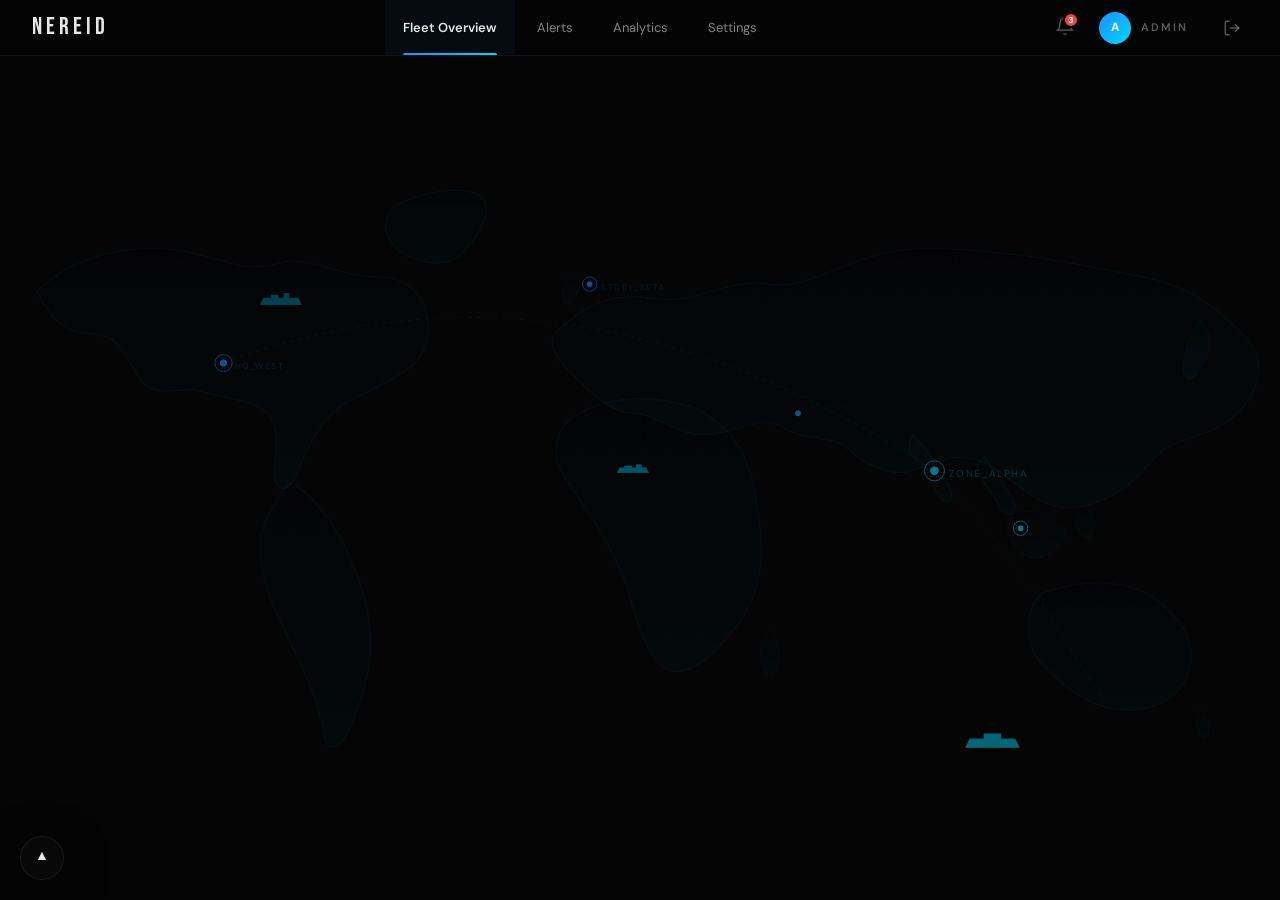
==== admin.html @ 9efb31d3 "Upload local workspace" ====
<!DOCTYPE html>
<html lang="en">
<head>
    <meta charset="UTF-8">
    <meta name="viewport" content="width=device-width, initial-scale=1.0">
    <title>NEREID — Admin Portal</title>
    <link rel="preconnect" href="https://fonts.googleapis.com">
    <link rel="preconnect" href="https://fonts.gstatic.com" crossorigin>
    <link href="https://fonts.googleapis.com/css2?family=Bebas+Neue&family=DM+Sans:ital,opsz,wght@0,9..40,100..1000;1,9..40,100..1000&display=swap" rel="stylesheet">
    <link rel="stylesheet" href="portal.css">
    <link rel="stylesheet" href="polish.css">
</head>
<body>

    <!-- ═══ Topbar Header ═══ -->
    <header class="topbar">
        
        <!-- Logo -->
        <a href="index.html" class="topbar-logo-text" title="Back to Home">NEREID</a>

        <!-- Navigation Links -->
        <nav class="topbar__nav">
            <button class="sidebar__link active" data-view="fleet" onclick="switchView('fleet')">
                <span class="sidebar__link-text">Fleet Overview</span>
            </button>
            <button class="sidebar__link" data-view="alerts" onclick="switchView('alerts')">
                <span class="sidebar__link-text">Alerts</span>
            </button>
            <button class="sidebar__link" data-view="analytics" onclick="switchView('analytics')">
                <span class="sidebar__link-text">Analytics</span>
            </button>
            <button class="sidebar__link" data-view="settings" onclick="switchView('settings')">
                <span class="sidebar__link-text">Settings</span>
            </button>
        </nav>

        <!-- Right Side Controls -->
        <div class="topbar__right">
            <button class="topbar__bell" id="topbar-bell" onclick="switchView('alerts')">
                <svg viewBox="0 0 24 24"><path d="M18 8A6 6 0 0 0 6 8c0 7-3 9-3 9h18s-3-2-3-9"/><path d="M13.73 21a2 2 0 0 1-3.46 0"/></svg>
                <span class="topbar__bell-badge" id="bell-badge">0</span>
            </button>
            <div class="topbar__user">
                <div class="topbar__avatar">A</div>
                <span class="topbar__user-label">ADMIN</span>
            </div>
            <!-- Logout Button -->
            <a href="login.html" class="topbar__logout" title="Logout">
                <svg viewBox="0 0 24 24" style="width: 18px; height: 18px; fill: none; stroke: currentColor; stroke-width: 1.8; vertical-align: middle;"><path d="M9 21H5a2 2 0 0 1-2-2V5a2 2 0 0 1 2-2h4"/><polyline points="16 17 21 12 16 7"/><line x1="21" y1="12" x2="9" y2="12"/></svg>
            </a>
        </div>
    </header>

    <!-- ═══ Main Content ═══ -->
    <main class="main-content">
        <div id="admin-content"></div>
    </main>

    <!-- Sailing Ships, High-Tech Map, and Holographic Globe Background Effect -->
    <div class="sailing-background">
        <!-- High-Tech Dotted/Vector World Map -->
        <svg class="background-map-svg" viewBox="0 0 1000 500" xmlns="http://www.w3.org/2000/svg">
            <defs>
                <pattern id="grid-pattern" width="20" height="20" patternUnits="userSpaceOnUse">
                    <path d="M 20 0 L 0 0 0 20" fill="none" stroke="rgba(0, 214, 255, 0.015)" stroke-width="0.5"/>
                    <circle cx="0" cy="0" r="0.8" fill="rgba(0, 214, 255, 0.05)"/>
                </pattern>
                <linearGradient id="map-grad" x1="0" y1="0" x2="0" y2="1">
                    <stop offset="0%" stop-color="rgba(30, 144, 255, 0.02)" />
                    <stop offset="100%" stop-color="rgba(0, 214, 255, 0.05)" />
                </linearGradient>
            </defs>
            
            <!-- Background Grid -->
            <rect width="1000" height="500" fill="url(#grid-pattern)" />
            
            <!-- Map Continents (Stylized Vector Paths) -->
            <g fill="url(#map-grad)" stroke="rgba(0, 214, 255, 0.08)" stroke-width="0.8">
                <!-- North America -->
                <path d="M 80,120 C 100,100 130,90 160,90 C 200,90 220,110 250,100 C 270,95 290,110 320,110 C 340,110 360,130 350,160 C 345,175 320,185 300,195 C 280,205 270,225 260,250 C 255,260 248,260 245,250 C 245,235 250,215 240,205 C 230,195 210,195 195,190 C 180,185 170,195 155,185 C 145,175 140,150 120,150 C 100,150 90,140 80,120 Z" />
                <!-- Greenland -->
                <path d="M 330,60 C 350,50 380,45 390,55 C 400,65 385,85 375,95 C 365,105 340,100 330,90 C 320,80 320,70 330,60 Z" />
                <!-- South America -->
                <path d="M 260,255 C 275,265 290,285 300,310 C 315,345 320,380 295,430 C 290,440 282,440 280,430 C 275,395 255,365 245,340 C 235,315 230,290 245,270 C 250,260 255,250 260,255 Z" />
                <!-- Africa -->
                <path d="M 450,210 C 470,195 500,190 535,200 C 560,210 575,230 580,260 C 585,290 590,320 570,350 C 555,370 540,385 525,385 C 510,385 500,360 495,340 C 485,300 460,270 445,245 C 440,235 440,220 450,210 Z" />
                <!-- Eurasia (Europe + Asia) -->
                <path d="M 440,150 C 460,130 480,120 510,125 C 540,130 560,110 590,115 C 620,120 650,90 700,90 C 750,90 800,100 850,110 C 880,115 900,130 920,150 C 940,170 930,195 910,210 C 890,225 870,220 855,240 C 840,260 810,275 790,270 C 770,265 760,250 740,240 C 720,230 705,240 690,245 C 675,250 655,240 645,230 C 635,220 615,225 600,215 C 585,205 565,220 545,220 C 525,220 510,205 495,205 C 480,205 465,190 455,180 C 445,170 435,160 440,150 Z" />
                <!-- Japan -->
                <path d="M 890,140 C 895,145 900,155 895,165 C 890,175 885,185 880,180 C 875,175 880,155 890,140 Z" stroke-width="0.5" />
                <!-- India / Indochina -->
                <path d="M 690,220 C 700,230 710,245 715,255 C 720,265 715,270 710,265 C 705,260 700,245 690,235 Q 685,230 690,220 Z" />
                <path d="M 740,235 C 745,245 755,255 760,265 C 765,275 755,280 750,270 C 745,260 735,250 735,240 Z" />
                <!-- Indonesia / Philippines -->
                <path d="M 760,275 C 770,270 785,275 795,285 C 800,295 780,310 770,305 C 760,300 750,285 760,275 Z" stroke-width="0.5" />
                <path d="M 810,270 C 815,275 820,285 815,290 C 810,295 800,285 805,275 Z" stroke-width="0.5" />
                <!-- Australia -->
                <path d="M 780,330 C 810,320 840,320 860,335 C 880,350 890,370 880,390 C 870,410 845,415 825,410 C 805,405 790,390 780,380 C 770,370 765,345 780,330 Z" />
                <!-- New Zealand -->
                <path d="M 890,410 C 895,415 898,425 895,430 C 892,435 885,425 888,415 Z" stroke-width="0.5" />
                <!-- United Kingdom & Ireland -->
                <path d="M 450,110 C 455,105 460,115 455,125 C 450,135 442,125 448,115 Z" stroke-width="0.5" />
                <!-- Madagascar -->
                <path d="M 590,355 C 595,360 600,375 595,385 C 590,395 580,380 585,365 Z" stroke-width="0.5" />
            </g>
            
            <!-- Pulse/Telemetry Nodes -->
            <g class="map-nodes">
                <circle cx="705" cy="245" r="3" fill="#00D6FF" class="node-pulse"/>
                <circle cx="705" cy="245" r="7" fill="none" stroke="#00D6FF" stroke-width="0.5" class="node-ring"/>
                <text x="715" y="249" fill="rgba(0, 214, 255, 0.4)" font-size="7" font-family="DM Sans" letter-spacing="1">ZONE_ALPHA</text>
                
                <circle cx="465" cy="115" r="2" fill="#1e90ff" class="node-pulse-slow"/>
                <circle cx="465" cy="115" r="5" fill="none" stroke="#1e90ff" stroke-width="0.5" class="node-ring-slow"/>
                <text x="473" y="119" fill="rgba(30, 144, 255, 0.3)" font-size="6" font-family="DM Sans" letter-spacing="1">STDBY_BETA</text>
                
                <circle cx="765" cy="285" r="2" fill="#00D6FF" class="node-pulse"/>
                <circle cx="765" cy="285" r="5" fill="none" stroke="#00D6FF" stroke-width="0.5" class="node-ring"/>
                
                <circle cx="610" cy="205" r="2" fill="#1e90ff" class="node-pulse-slow"/>
                
                <circle cx="210" cy="170" r="2.5" fill="#1e90ff" class="node-pulse-slow"/>
                <circle cx="210" cy="170" r="6" fill="none" stroke="#1e90ff" stroke-width="0.5" class="node-ring-slow"/>
                <text x="218" y="174" fill="rgba(30, 144, 255, 0.3)" font-size="6" font-family="DM Sans" letter-spacing="1">HQ_WEST</text>
            </g>

            <!-- Telemetry Paths -->
            <g stroke="rgba(0, 214, 255, 0.1)" stroke-width="0.6" fill="none" stroke-dasharray="3 3">
                <path d="M 210,170 Q 450,80 705,245" />
                <path d="M 465,115 Q 580,150 705,245" stroke="rgba(30, 144, 255, 0.08)" />
                <path d="M 705,245 Q 760,300 825,410" />
            </g>
        </svg>

        <!-- Floating, Multi-layered Holographic Spinning Globe -->

        <!-- Ship 1 (Left to Right, Middle Depth) -->
        <div class="sailing-ship sailing-ship--1" onclick="openShipPopover('NEREID-01')" title="NEREID-01 (Click to inspect)">
            <svg viewBox="0 0 64 24" fill="none" stroke="currentColor" stroke-width="1.2">
                <path d="M6 16 L58 16 L54 8 L10 8 Z" fill="currentColor"/>
                <rect x="20" y="4" width="8" height="4" fill="currentColor"/>
                <rect x="36" y="2" width="6" height="6" fill="currentColor"/>
            </svg>
        </div>
        <!-- Ship 2 (Right to Left, Background Depth) -->
        <div class="sailing-ship sailing-ship--2" onclick="openShipPopover('NEREID-02')" title="NEREID-02 (Click to inspect)">
            <svg viewBox="0 0 64 24" fill="none" stroke="currentColor" stroke-width="1.2">
                <path d="M6 16 L58 16 L54 8 L10 8 Z" fill="currentColor"/>
                <rect x="18" y="5" width="12" height="3" fill="currentColor"/>
                <rect x="38" y="3" width="8" height="5" fill="currentColor"/>
            </svg>
        </div>
        <!-- Ship 3 (Left to Right, Foreground Depth) -->
        <div class="sailing-ship sailing-ship--3" onclick="openShipPopover('NEREID-03')" title="NEREID-03 (Click to inspect)">
            <svg viewBox="0 0 64 24" fill="none" stroke="currentColor" stroke-width="1.2">
                <path d="M6 16 L58 16 L54 8 L10 8 Z" fill="currentColor"/>
                <rect x="24" y="3" width="16" height="5" fill="currentColor"/>
            </svg>
        </div>
    </div>

    <!-- Ship Inspector Modal Backing -->
    <div id="ship-popover-backdrop" class="ship-popover-backdrop" onclick="closeShipPopover()"></div>
    
    <!-- Ship Inspector Modal Card -->
    <div id="ship-popover" class="ship-popover" style="display: none;">
        <button class="ship-popover__close" onclick="closeShipPopover()">×</button>
        <div class="ship-popover__header">
            <h3 class="ship-popover__title">
                <span class="ship-popover__icon">🚢</span>
                <span id="popover-ship-id">NEREID-01</span>
            </h3>
            <span id="popover-ship-status" class="status-chip">ACTIVE</span>
        </div>
        <div class="ship-popover__divider"></div>
        <div class="ship-popover__metrics">
            <div class="popover-metric"><span class="popover-metric__icon">⚡</span><span>Solar: <strong id="popover-solar">--</strong> Wh</span></div>
            <div class="popover-metric"><span class="popover-metric__icon">🔋</span><span>Battery: <strong id="popover-battery">--</strong>%</span></div>
            <div class="popover-metric"><span class="popover-metric__icon">🦠</span><span>Microbe: <strong id="popover-microbe">--</strong>%</span></div>
            <div class="popover-metric"><span class="popover-metric__icon">💧</span><span>Purified: <strong id="popover-purified">--</strong>L</span></div>
            <div class="popover-metric"><span class="popover-metric__icon">🌤</span><span>Weather: <strong id="popover-weather">--</strong></span></div>
            <div class="popover-metric"><span class="popover-metric__icon">📍</span><span>Coverage: <strong id="popover-coverage">--</strong>%</span></div>
        </div>
        <div class="ship-popover__divider"></div>
        <div class="ship-popover__actions">
            <a id="popover-dashboard-link" href="#" class="ship-popover__btn">OPEN COMMAND DASHBOARD →</a>
        </div>
    </div>

    <!-- ═══ Scripts ═══ -->
    <script src="data.js"></script>
    <script src="alerts.js"></script>
    <script src="admin.js"></script>
    <script src="simulate.js"></script>

    <!-- Parallax mouse tracking & Interactive popover scripts -->
    <script>
        // Parallax and Spotlight card mouse tracking
        document.addEventListener('mousemove', function (e) {
            const x = (e.clientX - window.innerWidth / 2) / (window.innerWidth / 2);
            const y = (e.clientY - window.innerHeight / 2) / (window.innerHeight / 2);
            document.documentElement.style.setProperty('--map-parallax-x', (x * -18) + 'px');
            document.documentElement.style.setProperty('--map-parallax-y', (y * -18) + 'px');

            document.querySelectorAll('.card, .ship-popover').forEach(card => {
                const rect = card.getBoundingClientRect();
                const mouseX = e.clientX - rect.left;
                const mouseY = e.clientY - rect.top;
                card.style.setProperty('--mouse-x', mouseX + 'px');
                card.style.setProperty('--mouse-y', mouseY + 'px');
            });
        });

        // Ship popover logic
        let activePopoverShipId = null;

        function openShipPopover(shipId) {
            if (typeof window.setSelectedShip !== 'undefined') {
                window.setSelectedShip(shipId);
                
                // Scroll the newly rendered card into view smoothly
                setTimeout(() => {
                    const card = document.getElementById(`card-${shipId}`);
                    if (card) {
                        card.scrollIntoView({ behavior: 'smooth', block: 'center' });
                        card.classList.add('card-highlight-pulse');
                        setTimeout(() => {
                            card.classList.remove('card-highlight-pulse');
                        }, 2000);
                    }
                }, 150);
            }
        }

        function closeShipPopover() {
            activePopoverShipId = null;
            const backdrop = document.getElementById('ship-popover-backdrop');
            const popover = document.getElementById('ship-popover');
            
            backdrop.classList.remove('active');
            popover.classList.remove('active');
            
            setTimeout(() => {
                if (!activePopoverShipId) {
                    backdrop.style.display = 'none';
                    popover.style.display = 'none';
                }
            }, 300);
        }

        function updatePopoverData() {
            if (!activePopoverShipId) return;
            if (typeof getShipData === 'undefined') return;
            const ship = getShipData(activePopoverShipId);
            if (!ship) return;
            
            document.getElementById('popover-ship-id').textContent = ship.id;
            
            const statusEl = document.getElementById('popover-ship-status');
            statusEl.className = `status-chip status-chip--${ship.status}`;
            statusEl.innerHTML = `<span class="status-chip__dot"></span> ${ship.status.toUpperCase()}`;
            
            document.getElementById('popover-solar').textContent = ship.power.solarGenerated;
            document.getElementById('popover-battery').textContent = ship.power.batteryPercent;
            document.getElementById('popover-microbe').textContent = ship.bioremediation.microbeTankPercent;
            document.getElementById('popover-purified').textContent = Math.round(ship.bioremediation.waterPurified);
            document.getElementById('popover-weather').textContent = ship.weather.condition;
            document.getElementById('popover-coverage').textContent = Math.round(ship.patrol.coveragePercent);
            
            document.getElementById('popover-dashboard-link').href = `dashboard.html?ship=${ship.id}`;
        }

        // Live simulation sync for inspector modal
        window.addEventListener('nereid:update', function (e) {
            if (activePopoverShipId && e.detail && e.detail.ship === activePopoverShipId) {
                updatePopoverData();
            }
        });
    </script>
    <script src="polish.js"></script>
</body>
</html>
---- portal.css ----
﻿/* ═══════════════════════════════════════════════════════════════
   NEREID PORTAL — Complete Portal Styling System
   Inherits design tokens from the main NEREID site.
   Used by: login.html, admin.html, dashboard.html
   ═══════════════════════════════════════════════════════════════ */

/* ─── Reset & Tokens (self-contained for portal pages) ────── */
*, *::before, *::after { margin: 0; padding: 0; box-sizing: border-box; }

:root {
    --bg-primary: #050505;
    --bg-secondary: #0A0A0C;
    --bg-elevated: rgba(10, 10, 12, 0.6);
    --bg-card: rgba(10, 10, 12, 0.6);
    --text-heading: rgba(255, 255, 255, 0.9);
    --text-body: rgba(255, 255, 255, 0.6);
    --text-muted: rgba(255, 255, 255, 0.35);
    --accent-blue: #1e90ff;
    --accent-cyan: #00D6FF;
    --gradient-accent: linear-gradient(135deg, #1e90ff, #00D6FF);
    --gradient-accent-hover: linear-gradient(135deg, #3aa0ff, #33e0ff);
    --glass-bg: rgba(5, 5, 5, 0.65);
    --glass-border: rgba(255, 255, 255, 0.06);
    --color-warning: #F59E0B;
    --color-critical: #EF4444;
    --color-success: #10B981;
    --color-safe: #00D6FF;
    --font-display: 'Bebas Neue', 'Arial Black', sans-serif;
    --font-body: 'DM Sans', 'Segoe UI', sans-serif;
    --ease-out-expo: cubic-bezier(0.16, 1, 0.3, 1);
    --sidebar-width-collapsed: 64px;
    --sidebar-width-expanded: 240px;
    --topbar-height: 56px;
}

html { -webkit-font-smoothing: antialiased; -moz-osx-font-smoothing: grayscale; }
body { background: var(--bg-primary); color: var(--text-body); font-family: var(--font-body); font-size: 14px; line-height: 1.6; overflow-x: hidden; }
::selection { background: rgba(30, 144, 255, 0.3); color: white; }
a { color: inherit; text-decoration: none; }

/* ─── Custom Scrollbar ──────────────────────────────────────── */
::-webkit-scrollbar { width: 4px; }
::-webkit-scrollbar-track { background: transparent; }
::-webkit-scrollbar-thumb { background: rgba(30, 144, 255, 0.3); border-radius: 4px; }
::-webkit-scrollbar-thumb:hover { background: rgba(30, 144, 255, 0.5); }


/* ═══════════════════════════════════════════════════════════════
   LOGIN PAGE
   ═══════════════════════════════════════════════════════════════ */

.login-page {
    min-height: 100vh;
    display: flex;
    align-items: center;
    justify-content: center;
    position: relative;
    overflow: hidden;
}

.login-bg-glow {
    position: absolute;
    width: 600px;
    height: 600px;
    border-radius: 50%;
    filter: blur(120px);
    opacity: 0.15;
    animation: glowPulse 6s ease infinite;
    pointer-events: none;
}

.login-bg-glow--blue { background: #1e90ff; top: 20%; left: 30%; }
.login-bg-glow--cyan { background: #00D6FF; bottom: 20%; right: 30%; animation-delay: 3s; }

@keyframes glowPulse {
    0%, 100% { opacity: 0.1; transform: scale(1); }
    50% { opacity: 0.2; transform: scale(1.1); }
}

.login-card {
    position: relative;
    z-index: 10;
    width: 100%;
    max-width: 420px;
    padding: 48px 40px;
    background: var(--bg-card);
    backdrop-filter: blur(40px) saturate(180%);
    -webkit-backdrop-filter: blur(40px) saturate(180%);
    border: 1px solid var(--glass-border);
    border-radius: 24px;
    opacity: 0;
    transform: translateY(20px);
    animation: fadeInUp 0.8s var(--ease-out-expo) 0.2s forwards;
}

.login-card__logo {
    font-family: var(--font-display);
    font-size: 36px;
    letter-spacing: 6px;
    text-align: center;
    margin-bottom: 8px;
    background: var(--gradient-accent);
    -webkit-background-clip: text;
    background-clip: text;
    -webkit-text-fill-color: transparent;
}

.login-card__role {
    text-align: center;
    margin-bottom: 32px;
}

.role-badge {
    display: inline-flex;
    align-items: center;
    gap: 6px;
    font-size: 10px;
    font-weight: 600;
    letter-spacing: 2.5px;
    text-transform: uppercase;
    color: var(--accent-cyan);
    padding: 6px 16px;
    border: 1px solid rgba(0, 214, 255, 0.2);
    border-radius: 100px;
    background: rgba(0, 214, 255, 0.04);
}

.role-badge__dot {
    width: 5px;
    height: 5px;
    border-radius: 50%;
    background: var(--accent-cyan);
    animation: pulseDot 2s ease infinite;
}

@keyframes pulseDot {
    0%, 100% { opacity: 1; }
    50% { opacity: 0.4; }
}

.login-form { display: flex; flex-direction: column; gap: 16px; }

.form-group { position: relative; }

.form-group label {
    display: block;
    font-size: 11px;
    font-weight: 500;
    letter-spacing: 1.5px;
    text-transform: uppercase;
    color: var(--text-muted);
    margin-bottom: 8px;
}

.form-input {
    width: 100%;
    padding: 14px 16px;
    background: var(--bg-secondary);
    border: 1px solid rgba(255, 255, 255, 0.08);
    border-radius: 12px;
    color: var(--text-body);
    font-family: var(--font-body);
    font-size: 15px;
    outline: none;
    transition: border-color 0.3s ease, box-shadow 0.3s ease;
}

.form-input::placeholder { color: var(--text-muted); }
.form-input:focus {
    border-color: var(--accent-blue);
    box-shadow: 0 0 0 3px rgba(30, 144, 255, 0.15), 0 0 20px rgba(30, 144, 255, 0.1);
}

.form-input.error {
    border-color: var(--color-critical);
    box-shadow: 0 0 0 3px rgba(239, 68, 68, 0.15);
    animation: inputShake 0.5s ease;
}

@keyframes inputShake {
    0%, 100% { transform: translateX(0); }
    15% { transform: translateX(-6px); }
    30% { transform: translateX(5px); }
    45% { transform: translateX(-4px); }
    60% { transform: translateX(3px); }
    75% { transform: translateX(-2px); }
}

.login-error {
    font-size: 13px;
    color: var(--color-critical);
    text-align: center;
    padding: 10px;
    background: rgba(239, 68, 68, 0.06);
    border-radius: 8px;
    display: none;
}

.login-error.visible { display: block; animation: fadeInUp 0.3s ease; }

.login-btn {
    width: 100%;
    padding: 16px;
    border: none;
    border-radius: 12px;
    background: var(--gradient-accent);
    color: white;
    font-family: var(--font-body);
    font-size: 15px;
    font-weight: 600;
    letter-spacing: 0.5px;
    cursor: pointer;
    transition: all 0.3s ease;
    margin-top: 8px;
    position: relative;
    overflow: hidden;
}

.login-btn:hover { transform: translateY(-2px); box-shadow: 0 0 30px rgba(30, 144, 255, 0.3); }
.login-btn:active { transform: translateY(0); }

.login-back {
    display: block;
    text-align: center;
    margin-top: 24px;
    font-size: 13px;
    color: var(--text-muted);
    transition: color 0.3s ease;
}

.login-back:hover { color: var(--text-body); }


/* ═══════════════════════════════════════════════════════════════
   PORTAL LAYOUT — Sidebar + Topbar + Content
   ═══════════════════════════════════════════════════════════════ */

.portal-layout {
    display: flex;
    min-height: 100vh;
}

/* ─── Sidebar ───────────────────────────────────────────────── */
.sidebar {
    display: none; /* Sidebar removed in favor of top navigation header */
}

.sidebar:hover { width: var(--sidebar-width-expanded); }

.sidebar__logo {
    height: var(--topbar-height);
    display: flex;
    align-items: center;
    padding: 0 16px;
    border-bottom: 1px solid var(--glass-border);
    gap: 12px;
    flex-shrink: 0;
}

.sidebar__logo-icon {
    width: 32px;
    height: 32px;
    min-width: 32px;
    border-radius: 8px;
    background: var(--gradient-accent);
    display: flex;
    align-items: center;
    justify-content: center;
    font-family: var(--font-display);
    font-size: 14px;
    color: white;
    letter-spacing: 1px;
}

.sidebar__logo-text {
    font-family: var(--font-display);
    font-size: 18px;
    letter-spacing: 4px;
    color: var(--text-heading);
    white-space: nowrap;
    opacity: 0;
    transition: opacity 0.2s ease 0.1s;
}

.sidebar:hover .sidebar__logo-text { opacity: 1; }

.sidebar__nav {
    flex: 1;
    padding: 12px 0;
    display: flex;
    flex-direction: column;
    gap: 4px;
}

.sidebar__link {
    display: flex;
    align-items: center;
    padding: 0 18px;
    height: 100%;
    color: rgba(255, 255, 255, 0.5); /* Improved default legibility */
    transition: color 0.2s ease, background-color 0.2s ease, font-weight 0.2s ease;
    cursor: pointer;
    border: none;
    background: none;
    font-family: var(--font-body);
    font-size: 13px;
    white-space: nowrap;
    position: relative;
}

/* Horizontal active underline indicator */
.sidebar__link::before {
    content: '';
    position: absolute;
    bottom: 0;
    left: 18px;
    right: 18px;
    height: 2px;
    width: auto;
    transform: none;
    background: var(--gradient-accent);
    border-radius: 2px 2px 0 0;
    opacity: 0;
    transition: opacity 0.2s ease, height 0.2s ease;
    z-index: 2;
}

.sidebar__link:hover { 
    color: var(--text-heading); 
    background: rgba(255, 255, 255, 0.03); 
}

.sidebar__link.active { 
    color: var(--text-heading); 
    background: rgba(30, 144, 255, 0.05); /* Subtle active horizontal highlight */
    font-weight: 600; /* Bolder font weight for active tab */
}
.sidebar__link.active::before { 
    opacity: 1; 
    height: 2px; 
}

.sidebar__link-icon {
    width: 22px;
    min-width: 22px;
    height: 22px;
    display: flex;
    align-items: center;
    justify-content: center;
}

.sidebar__link-icon svg { width: 18px; height: 18px; stroke: currentColor; fill: none; stroke-width: 1.5; }

.sidebar__link-text {
    opacity: 1 !important; /* Keep horizontal text fully visible */
}

.sidebar__spacer { flex: 1; }

.sidebar__bottom {
    padding: 12px 0;
    border-top: 1px solid var(--glass-border);
}

/* ─── Topbar ────────────────────────────────────────────────── */
.topbar {
    position: fixed;
    top: 0;
    left: 0; /* Expanded full-width */
    right: 0;
    height: var(--topbar-height);
    background: var(--glass-bg);
    backdrop-filter: blur(40px) saturate(180%);
    -webkit-backdrop-filter: blur(40px) saturate(180%);
    border-bottom: 1px solid var(--glass-border);
    z-index: 90;
    display: flex;
    align-items: center;
    justify-content: space-between;
    padding: 0 32px; /* Slightly wider padding */
}

/* Topbar Logo alignment */
.topbar__logo {
    display: flex;
    align-items: center;
    gap: 12px;
    flex-shrink: 0;
}

/* Topbar Nav container */
.topbar__nav {
    display: flex;
    align-items: center;
    height: 100%;
    gap: 4px;
}

/* Logout icon styling */
.topbar__logout {
    display: inline-flex;
    align-items: center;
    justify-content: center;
    width: 32px;
    height: 32px;
    border-radius: 6px;
    color: var(--text-muted);
    transition: all 0.2s ease;
    cursor: pointer;
    margin-left: 8px;
}

.topbar__logout:hover {
    color: var(--color-critical);
    background: rgba(239, 68, 68, 0.08);
}

.topbar__title {
    font-family: var(--font-display);
    font-size: 20px;
    letter-spacing: 3px;
    background: var(--gradient-accent);
    -webkit-background-clip: text;
    background-clip: text;
    -webkit-text-fill-color: transparent;
}

.topbar__right {
    display: flex;
    align-items: center;
    gap: 20px;
}

.topbar__bell {
    position: relative;
    cursor: pointer;
    color: var(--text-muted);
    transition: color 0.2s ease;
    background: none;
    border: none;
    padding: 4px;
}

.topbar__bell:hover { color: var(--text-heading); }

.topbar__bell svg { width: 20px; height: 20px; stroke: currentColor; fill: none; stroke-width: 1.5; }

.topbar__bell-badge {
    position: absolute;
    top: 0;
    right: 0;
    width: 16px;
    height: 16px;
    border-radius: 50%;
    background: var(--color-critical);
    color: white;
    font-size: 9px;
    font-weight: 700;
    display: flex;
    align-items: center;
    justify-content: center;
    border: 2px solid var(--bg-primary);
}

.topbar__user {
    display: flex;
    align-items: center;
    gap: 10px;
}

.topbar__avatar {
    width: 32px;
    height: 32px;
    border-radius: 50%;
    background: var(--gradient-accent);
    display: flex;
    align-items: center;
    justify-content: center;
    font-size: 12px;
    font-weight: 700;
    color: white;
}

.topbar__user-label {
    font-size: 11px;
    font-weight: 600;
    letter-spacing: 2px;
    text-transform: uppercase;
    color: var(--text-muted);
}

.topbar__ship-status {
    display: flex;
    align-items: center;
    gap: 8px;
}

.topbar__ship-name {
    font-family: var(--font-display);
    font-size: 20px;
    letter-spacing: 3px;
    background: var(--gradient-accent);
    -webkit-background-clip: text;
    background-clip: text;
    -webkit-text-fill-color: transparent;
}

/* ─── Status Chips ──────────────────────────────────────────── */
.status-chip {
    display: inline-flex;
    align-items: center;
    gap: 6px;
    font-size: 10px;
    font-weight: 600;
    letter-spacing: 2px;
    text-transform: uppercase;
    padding: 4px 12px;
    border-radius: 100px;
}

.status-chip__dot {
    width: 6px;
    height: 6px;
    border-radius: 50%;
    animation: pulseDot 2s ease infinite;
}

.status-chip--active { color: var(--accent-cyan); background: rgba(0, 214, 255, 0.08); border: 1px solid rgba(0, 214, 255, 0.2); }
.status-chip--active .status-chip__dot { background: var(--accent-cyan); box-shadow: 0 0 8px var(--accent-cyan); }

.status-chip--returning { color: var(--color-warning); background: rgba(245, 158, 11, 0.08); border: 1px solid rgba(245, 158, 11, 0.2); }
.status-chip--returning .status-chip__dot { background: var(--color-warning); box-shadow: 0 0 8px var(--color-warning); }

.status-chip--docked { color: var(--text-muted); background: rgba(255, 255, 255, 0.04); border: 1px solid rgba(255, 255, 255, 0.08); }
.status-chip--docked .status-chip__dot { background: rgba(255, 255, 255, 0.4); animation: none; }

.status-chip--alert { color: var(--color-critical); background: rgba(239, 68, 68, 0.08); border: 1px solid rgba(239, 68, 68, 0.2); }
.status-chip--alert .status-chip__dot { background: var(--color-critical); box-shadow: 0 0 8px var(--color-critical); }

/* ─── Main Content Area ─────────────────────────────────────── */
.main-content {
    margin-left: 0; /* Sidebar margin removed */
    margin-top: var(--topbar-height);
    padding: 32px 24px;
    min-height: calc(100vh - var(--topbar-height));
    max-width: 1400px; /* Centered content for wide screens */
    margin-left: auto;
    margin-right: auto;
    position: relative; /* Stacking context */
    z-index: 2;
    pointer-events: none; /* Let clicks pass through to background map/ships */
}


/* ═══════════════════════════════════════════════════════════════
   CARDS & PANELS
   ═══════════════════════════════════════════════════════════════ */

.card {
    background: var(--bg-card);
    backdrop-filter: blur(20px);
    -webkit-backdrop-filter: blur(20px);
    border: 1px solid var(--glass-border);
    border-radius: 20px;
    padding: 24px;
    transition: transform 0.3s var(--ease-out-expo), box-shadow 0.3s var(--ease-out-expo), border-color 0.3s ease;
    opacity: 0;
    transform: translateY(16px);
    animation: panelFadeIn 0.6s var(--ease-out-expo) forwards;
    position: relative;
    overflow: hidden;
    pointer-events: auto; /* Capture clicks on card elements */
}

/* Card and Popover Cursor Spotlight glow effect */
.card::before, .ship-popover::before {
    content: '';
    position: absolute;
    inset: 0;
    background: radial-gradient(
        300px circle at var(--mouse-x, 0px) var(--mouse-y, 0px),
        rgba(0, 214, 255, 0.05),
        transparent 80%
    );
    opacity: 0;
    transition: opacity 0.5s var(--ease-out-expo);
    pointer-events: none;
    z-index: 0;
}

.card::after, .ship-popover::after {
    content: '';
    position: absolute;
    inset: 0px; /* Aligns perfectly with border boundary */
    border: 1px solid transparent;
    border-radius: inherit;
    background: radial-gradient(
        200px circle at var(--mouse-x, 0px) var(--mouse-y, 0px),
        rgba(0, 214, 255, 0.32),
        transparent 70%
    ) border-box;
    -webkit-mask: linear-gradient(#fff 0 0) padding-box, linear-gradient(#fff 0 0);
    mask: linear-gradient(#fff 0 0) padding-box, linear-gradient(#fff 0 0);
    -webkit-mask-composite: destination-out;
    mask-composite: exclude;
    opacity: 0;
    transition: opacity 0.5s var(--ease-out-expo);
    pointer-events: none;
    z-index: 1;
}

.card:hover::before, .card:hover::after,
.ship-popover:hover::before, .ship-popover:hover::after {
    opacity: 1;
}

/* Ensure all child content of cards stays layered on top of spotlight pseudo-elements */
.card > *, .ship-popover > * {
    position: relative;
    z-index: 2;
}

.card:hover { transform: translateY(-4px); box-shadow: 0 8px 40px rgba(0, 0, 0, 0.4), 0 0 30px rgba(30, 144, 255, 0.05); }

/* Staggered card entrance */
.card:nth-child(1) { animation-delay: 0.1s; }
.card:nth-child(2) { animation-delay: 0.2s; }
.card:nth-child(3) { animation-delay: 0.3s; }
.card:nth-child(4) { animation-delay: 0.4s; }
.card:nth-child(5) { animation-delay: 0.5s; }
.card:nth-child(6) { animation-delay: 0.6s; }

@keyframes panelFadeIn {
    to { opacity: 1; transform: translateY(0); }
}

.card__title {
    font-family: var(--font-display);
    font-size: 20px;
    letter-spacing: 2px;
    background: var(--gradient-accent);
    -webkit-background-clip: text;
    background-clip: text;
    -webkit-text-fill-color: transparent;
    margin-bottom: 20px;
}

.card__title--sm { font-size: 16px; margin-bottom: 16px; }


/* ═══════════════════════════════════════════════════════════════
   ADMIN — FLEET GRID
   ═══════════════════════════════════════════════════════════════ */

.fleet-grid {
    display: grid;
    grid-template-columns: repeat(auto-fill, minmax(340px, 1fr));
    gap: 20px;
}

.ship-card { cursor: default; }

.ship-card__header {
    display: flex;
    align-items: center;
    justify-content: space-between;
    margin-bottom: 4px;
}

.ship-card__name {
    font-family: var(--font-display);
    font-size: 22px;
    letter-spacing: 2px;
    color: var(--text-heading);
    display: flex;
    align-items: center;
    gap: 10px;
}

.ship-card__name-icon { font-size: 18px; }

.ship-card__location {
    font-size: 12px;
    color: var(--text-muted);
    margin-bottom: 16px;
}

.ship-card__divider {
    height: 1px;
    background: var(--glass-border);
    margin: 12px 0;
}

.ship-card__metrics {
    display: grid;
    grid-template-columns: 1fr 1fr;
    gap: 10px;
    margin: 16px 0;
}

.ship-metric {
    display: flex;
    align-items: center;
    gap: 8px;
    font-size: 13px;
    color: var(--text-body);
}

.ship-metric__icon { font-size: 14px; min-width: 18px; text-align: center; }
.ship-metric__label { color: var(--text-muted); }
.ship-metric__value { color: var(--text-heading); font-weight: 500; }

.ship-card__footer {
    display: flex;
    align-items: center;
    justify-content: space-between;
    margin-top: 16px;
}

.ship-card__btn {
    font-family: var(--font-body);
    font-size: 12px;
    font-weight: 500;
    letter-spacing: 0.5px;
    padding: 8px 20px;
    border-radius: 100px;
    border: none;
    cursor: pointer;
    transition: all 0.3s ease;
}

.ship-card__btn--primary {
    background: var(--gradient-accent);
    color: white;
}

.ship-card__btn--primary:hover { box-shadow: 0 0 20px rgba(30, 144, 255, 0.3); transform: translateY(-1px); }

.ship-card__alert-badge {
    display: flex;
    align-items: center;
    gap: 4px;
    font-size: 12px;
    color: var(--color-warning);
}

/* Card border glows by status */
.ship-card--active:hover { box-shadow: 0 0 30px rgba(0, 214, 255, 0.1); }
.ship-card--returning { border-color: rgba(245, 158, 11, 0.2); }
.ship-card--returning:hover { box-shadow: 0 0 30px rgba(245, 158, 11, 0.1); }
.ship-card--alert { border-color: rgba(239, 68, 68, 0.2); }
.ship-card--alert:hover { box-shadow: 0 0 30px rgba(239, 68, 68, 0.1); }
.ship-card--docked { opacity: 0.7; }
.ship-card--docked:hover { opacity: 1; }


/* ═══════════════════════════════════════════════════════════════
   ADMIN — GLOBAL ALERTS
   ═══════════════════════════════════════════════════════════════ */

.alerts-table { width: 100%; }

.alert-row {
    display: flex;
    align-items: center;
    gap: 16px;
    padding: 14px 16px;
    border-bottom: 1px solid var(--glass-border);
    transition: background 0.2s ease;
}

.alert-row:hover { background: rgba(255, 255, 255, 0.02); }
.alert-row.acknowledged { opacity: 0.5; }

.alert-severity {
    font-size: 9px;
    font-weight: 700;
    letter-spacing: 1.5px;
    text-transform: uppercase;
    padding: 4px 10px;
    border-radius: 4px;
    min-width: 72px;
    text-align: center;
}

.alert-severity--critical { background: rgba(239, 68, 68, 0.15); color: var(--color-critical); }
.alert-severity--warning { background: rgba(245, 158, 11, 0.15); color: var(--color-warning); }
.alert-severity--info { background: rgba(0, 214, 255, 0.1); color: var(--accent-cyan); }

.alert-ship { font-size: 12px; font-weight: 600; color: var(--text-heading); min-width: 90px; font-family: var(--font-display); letter-spacing: 1px; }
.alert-msg { flex: 1; font-size: 13px; color: var(--text-body); }
.alert-time { font-size: 12px; color: var(--text-muted); min-width: 80px; text-align: right; }

.alert-ack-btn {
    font-size: 11px;
    padding: 4px 12px;
    border-radius: 6px;
    border: 1px solid rgba(255, 255, 255, 0.1);
    background: transparent;
    color: var(--text-muted);
    cursor: pointer;
    transition: all 0.2s ease;
    font-family: var(--font-body);
}

.alert-ack-btn:hover { border-color: var(--accent-cyan); color: var(--accent-cyan); }


/* ═══════════════════════════════════════════════════════════════
   DASHBOARD — GRID LAYOUT
   ═══════════════════════════════════════════════════════════════ */

.dashboard-grid {
    display: grid;
    grid-template-columns: repeat(12, 1fr);
    gap: 20px;
}

.panel-power      { grid-column: 1 / -1; }
.panel-patrol     { grid-column: 1 / 9; }
.panel-bio        { grid-column: 9 / -1; }
.panel-filter     { grid-column: 1 / 7; }
.panel-weather    { grid-column: 7 / -1; }
.panel-activity   { grid-column: 1 / -1; }


/* ═══════════════════════════════════════════════════════════════
   DASHBOARD — POWER PANEL
   ═══════════════════════════════════════════════════════════════ */

.power-layout {
    display: flex;
    gap: 24px;
}

.power-left { flex: 0 0 60%; }
.power-right { flex: 1; }

.power-metrics {
    display: flex;
    gap: 20px;
    margin-bottom: 20px;
}

.power-metric {
    flex: 1;
    padding: 16px;
    background: rgba(255, 255, 255, 0.02);
    border: 1px solid var(--glass-border);
    border-radius: 12px;
}

.power-metric__icon { font-size: 16px; margin-bottom: 4px; }
.power-metric__label { font-size: 10px; letter-spacing: 1.5px; text-transform: uppercase; color: var(--text-muted); margin-bottom: 4px; }

.power-metric__value {
    font-family: var(--font-display);
    font-size: 36px;
    letter-spacing: 1px;
    color: var(--text-heading);
}

.power-metric__unit { font-size: 16px; color: var(--text-muted); margin-left: 2px; }

.power-bar { width: 100%; height: 6px; background: rgba(255, 255, 255, 0.06); border-radius: 3px; margin-top: 8px; overflow: hidden; }
.power-bar__fill { height: 100%; border-radius: 3px; transition: width 1.2s var(--ease-out-expo); }
.power-bar__fill--solar { background: var(--gradient-accent); }
.power-bar__fill--consumption { background: linear-gradient(135deg, var(--color-warning), #fb923c); }

.power-surplus {
    display: inline-flex;
    align-items: center;
    gap: 6px;
    font-size: 14px;
    font-weight: 600;
    margin: 16px 0;
    padding: 6px 14px;
    border-radius: 8px;
}

.power-surplus--positive { color: var(--accent-cyan); background: rgba(0, 214, 255, 0.06); }
.power-surplus--negative { color: var(--color-critical); background: rgba(239, 68, 68, 0.06); }

/* Sparkline chart */
.sparkline-chart { width: 100%; height: 120px; margin-top: 8px; }
.sparkline-chart svg { width: 100%; height: 100%; }

/* Power Alert Tiers */
.power-tiers {
    margin-bottom: 20px;
}

.tier-indicator {
    display: flex;
    flex-direction: column;
    gap: 4px;
}

.tier-step {
    display: flex;
    align-items: center;
    gap: 12px;
    padding: 10px 14px;
    border-radius: 10px;
    border: 1px solid transparent;
    transition: all 0.4s ease;
}

.tier-step.active--tier1 { border-color: rgba(16, 185, 129, 0.3); background: rgba(16, 185, 129, 0.04); }
.tier-step.active--tier2 { border-color: rgba(245, 158, 11, 0.3); background: rgba(245, 158, 11, 0.04); animation: pulseAmber 2s ease infinite; }
.tier-step.active--tier3 { border-color: rgba(239, 68, 68, 0.3); background: rgba(239, 68, 68, 0.04); animation: pulseRed 2s ease infinite; }

@keyframes pulseAmber { 0%, 100% { box-shadow: 0 0 0 rgba(245, 158, 11, 0); } 50% { box-shadow: 0 0 20px rgba(245, 158, 11, 0.1); } }
@keyframes pulseRed { 0%, 100% { box-shadow: 0 0 0 rgba(239, 68, 68, 0); } 50% { box-shadow: 0 0 20px rgba(239, 68, 68, 0.15); } }

.tier-dot {
    width: 10px;
    height: 10px;
    min-width: 10px;
    border-radius: 50%;
    border: 2px solid var(--text-muted);
    transition: all 0.3s ease;
}

.tier-dot.active--tier1 { background: var(--color-success); border-color: var(--color-success); box-shadow: 0 0 10px var(--color-success); }
.tier-dot.active--tier2 { background: var(--color-warning); border-color: var(--color-warning); box-shadow: 0 0 10px var(--color-warning); }
.tier-dot.active--tier3 { background: var(--color-critical); border-color: var(--color-critical); box-shadow: 0 0 10px var(--color-critical); }

.tier-label { font-size: 12px; font-weight: 500; color: var(--text-muted); }
.tier-desc { font-size: 11px; color: var(--text-muted); margin-top: 2px; }

.tier-active-msg {
    font-size: 13px;
    color: var(--text-body);
    padding: 12px 14px;
    background: rgba(255, 255, 255, 0.02);
    border-radius: 8px;
    margin-top: 12px;
    border-left: 3px solid var(--color-success);
    transition: border-color 0.3s ease;
}

.tier-active-msg--warning { border-left-color: var(--color-warning); }
.tier-active-msg--critical { border-left-color: var(--color-critical); }

.owner-notified-chip {
    display: inline-flex;
    align-items: center;
    gap: 6px;
    font-size: 11px;
    font-weight: 500;
    padding: 4px 12px;
    border-radius: 100px;
    background: rgba(16, 185, 129, 0.1);
    color: var(--color-success);
    margin-top: 8px;
}

/* Battery mode toggle */
.toggle-row { display: flex; align-items: center; justify-content: space-between; margin-top: 12px; }
.toggle-label { font-size: 12px; color: var(--text-body); }

.toggle {
    width: 40px;
    height: 22px;
    border-radius: 11px;
    background: rgba(255, 255, 255, 0.1);
    position: relative;
    cursor: pointer;
    transition: background 0.3s ease;
    border: none;
    padding: 0;
}

.toggle.on { background: rgba(30, 144, 255, 0.4); }

.toggle__knob {
    width: 18px;
    height: 18px;
    border-radius: 50%;
    background: white;
    position: absolute;
    top: 2px;
    left: 2px;
    transition: transform 0.3s var(--ease-out-expo);
}

.toggle.on .toggle__knob { transform: translateX(18px); }

/* Auto-return progress arc */
.auto-return-display {
    text-align: center;
    padding: 16px;
    margin-top: 12px;
    border-radius: 12px;
    border: 1px solid rgba(239, 68, 68, 0.2);
    animation: pulseRed 2s ease infinite;
}

.auto-return-display__title {
    font-size: 11px;
    letter-spacing: 2px;
    text-transform: uppercase;
    color: var(--color-critical);
    margin-bottom: 8px;
}

.auto-return-display__eta {
    font-family: var(--font-display);
    font-size: 28px;
    letter-spacing: 2px;
    color: var(--text-heading);
}


/* ═══════════════════════════════════════════════════════════════
   DASHBOARD — PATROL PANEL
   ═══════════════════════════════════════════════════════════════ */

.zone-grid {
    display: grid;
    grid-template-columns: repeat(10, 1fr);
    gap: 3px;
    margin-bottom: 16px;
}

.zone-cell {
    aspect-ratio: 1;
    border-radius: 4px;
    border: 1px solid rgba(255, 255, 255, 0.06);
    background: rgba(255, 255, 255, 0.02);
    cursor: pointer;
    transition: all 0.2s ease;
}

.zone-cell:hover { border-color: rgba(30, 144, 255, 0.3); }
.zone-cell.assigned { background: rgba(0, 214, 255, 0.12); border-color: rgba(0, 214, 255, 0.25); }
.zone-cell.covered { background: rgba(0, 214, 255, 0.25); border-color: rgba(0, 214, 255, 0.4); }
.zone-cell.no-go { background: rgba(239, 68, 68, 0.15); border-color: rgba(239, 68, 68, 0.3); }

.zone-controls {
    display: flex;
    gap: 8px;
    margin-bottom: 20px;
}

.zone-btn {
    font-family: var(--font-body);
    font-size: 11px;
    font-weight: 500;
    letter-spacing: 0.5px;
    padding: 6px 14px;
    border-radius: 8px;
    border: 1px solid rgba(255, 255, 255, 0.1);
    background: transparent;
    color: var(--text-muted);
    cursor: pointer;
    transition: all 0.2s ease;
}

.zone-btn:hover { border-color: var(--accent-blue); color: var(--accent-blue); }
.zone-btn.active { background: rgba(30, 144, 255, 0.1); border-color: var(--accent-blue); color: var(--accent-blue); }

/* Patrol params */
.patrol-params { display: flex; flex-direction: column; gap: 14px; margin-bottom: 20px; }

.param-row { display: flex; align-items: center; justify-content: space-between; gap: 12px; }
.param-label { font-size: 12px; color: var(--text-muted); min-width: 90px; }

.param-slider {
    flex: 1;
    -webkit-appearance: none;
    appearance: none;
    height: 4px;
    border-radius: 2px;
    background: rgba(255, 255, 255, 0.08);
    outline: none;
}

.param-slider::-webkit-slider-thumb {
    -webkit-appearance: none;
    appearance: none;
    width: 14px;
    height: 14px;
    border-radius: 50%;
    background: var(--accent-cyan);
    cursor: pointer;
    box-shadow: 0 0 8px rgba(0, 214, 255, 0.4);
}

.param-value { font-size: 13px; font-weight: 600; color: var(--text-heading); min-width: 55px; text-align: right; }

.param-select {
    flex: 1;
    padding: 6px 12px;
    background: var(--bg-secondary);
    border: 1px solid rgba(255, 255, 255, 0.08);
    border-radius: 8px;
    color: var(--text-body);
    font-family: var(--font-body);
    font-size: 13px;
    outline: none;
}

.param-select option { background: var(--bg-secondary); }

/* Coverage ring */
.coverage-ring-container { display: flex; flex-direction: column; align-items: center; padding: 16px 0; }

.coverage-ring { width: 140px; height: 140px; position: relative; }

.coverage-ring svg { width: 100%; height: 100%; transform: rotate(-90deg); }

.coverage-ring circle {
    fill: none;
    stroke-width: 8;
    stroke-linecap: round;
}

.coverage-ring__bg { stroke: rgba(255, 255, 255, 0.06); }

.coverage-ring__fill {
    stroke: url(#coverageGradient);
    transition: stroke-dashoffset 1.2s var(--ease-out-expo);
}

.coverage-ring__text {
    position: absolute;
    top: 50%;
    left: 50%;
    transform: translate(-50%, -50%);
    text-align: center;
}

.coverage-ring__percent {
    font-family: var(--font-display);
    font-size: 40px;
    letter-spacing: 1px;
    color: var(--text-heading);
    line-height: 1;
}

.coverage-ring__label { font-size: 10px; text-transform: uppercase; letter-spacing: 1.5px; color: var(--text-muted); }

.coverage-stats { text-align: center; margin-top: 12px; font-size: 12px; color: var(--text-muted); }
.coverage-eta { font-size: 14px; color: var(--text-body); margin-top: 4px; }


/* ═══════════════════════════════════════════════════════════════
   DASHBOARD — BIO PANEL
   ═══════════════════════════════════════════════════════════════ */

/* Microbial tank */
.tank-container { display: flex; gap: 24px; margin-bottom: 20px; }

.tank-visual {
    width: 60px;
    height: 140px;
    border: 2px solid rgba(0, 214, 255, 0.2);
    border-radius: 0 0 30px 30px;
    position: relative;
    overflow: hidden;
    flex-shrink: 0;
}

.tank-fill {
    position: absolute;
    bottom: 0;
    left: 0;
    right: 0;
    background: linear-gradient(to top, rgba(0, 214, 255, 0.3), rgba(0, 214, 255, 0.15));
    transition: height 1.5s var(--ease-out-expo);
    border-radius: 0 0 28px 28px;
}

.tank-fill::before {
    content: '';
    position: absolute;
    top: -4px;
    left: 0;
    right: 0;
    height: 8px;
    background: rgba(0, 214, 255, 0.4);
    border-radius: 50%;
    animation: tankWave 3s ease infinite;
}

@keyframes tankWave {
    0%, 100% { transform: translateX(-2px) scaleX(1); }
    50% { transform: translateX(2px) scaleX(0.95); }
}

.tank-info { flex: 1; }
.tank-level { font-family: var(--font-display); font-size: 32px; color: var(--text-heading); letter-spacing: 1px; }
.tank-level span { font-size: 16px; color: var(--text-muted); }
.tank-detail { font-size: 12px; color: var(--text-muted); margin-top: 4px; }
.tank-depletion { font-size: 12px; color: var(--text-body); margin-top: 8px; }

.tank-refill-warning {
    display: inline-flex;
    align-items: center;
    gap: 6px;
    font-size: 11px;
    padding: 4px 12px;
    border-radius: 6px;
    background: rgba(245, 158, 11, 0.08);
    color: var(--color-warning);
    margin-top: 8px;
}

/* Water processing bars */
.water-metrics { display: flex; gap: 16px; margin-bottom: 20px; }

.water-metric {
    flex: 1;
    text-align: center;
}

.water-metric__label { font-size: 9px; letter-spacing: 1.5px; text-transform: uppercase; color: var(--text-muted); margin-bottom: 6px; }

.water-metric__value {
    font-family: var(--font-display);
    font-size: 28px;
    color: var(--text-heading);
    letter-spacing: 1px;
}

.water-metric__unit { font-size: 14px; color: var(--text-muted); }

.water-bar { width: 100%; height: 6px; background: rgba(255, 255, 255, 0.06); border-radius: 3px; margin: 6px 0; overflow: hidden; }
.water-bar__fill { height: 100%; border-radius: 3px; transition: width 1.2s var(--ease-out-expo); }
.water-bar__fill--intake { background: var(--gradient-accent); }
.water-bar__fill--purified { background: linear-gradient(135deg, #10B981, #34d399); }
.water-bar__fill--residue { background: linear-gradient(135deg, #6b7280, #9ca3af); }

.water-metric__pct { font-size: 11px; color: var(--text-muted); }

.purification-score {
    display: flex;
    align-items: center;
    justify-content: center;
    gap: 6px;
    font-size: 13px;
    font-weight: 500;
    color: var(--accent-cyan);
    padding: 8px 16px;
    background: rgba(0, 214, 255, 0.04);
    border-radius: 8px;
    margin-bottom: 16px;
}

/* Microbe species chips */
.microbe-chips { display: flex; flex-wrap: wrap; gap: 8px; }

.microbe-chip {
    font-size: 10px;
    font-weight: 500;
    letter-spacing: 1px;
    text-transform: uppercase;
    padding: 4px 12px;
    border-radius: 6px;
    border: 1px solid rgba(0, 214, 255, 0.2);
    color: var(--accent-cyan);
    background: rgba(0, 214, 255, 0.04);
}


/* ═══════════════════════════════════════════════════════════════
   DASHBOARD — FILTER PANEL
   ═══════════════════════════════════════════════════════════════ */

.filter-list { display: flex; flex-direction: column; gap: 12px; }

.filter-item {
    display: flex;
    align-items: center;
    gap: 14px;
    padding: 12px 14px;
    background: rgba(255, 255, 255, 0.02);
    border-radius: 10px;
    border: 1px solid var(--glass-border);
}

.filter-name { flex: 1; font-size: 13px; color: var(--text-body); }

.filter-bar { width: 100px; height: 6px; background: rgba(255, 255, 255, 0.06); border-radius: 3px; overflow: hidden; }
.filter-bar__fill { height: 100%; border-radius: 3px; transition: width 1.2s var(--ease-out-expo); }

.filter-pct { font-size: 13px; font-weight: 600; color: var(--text-heading); min-width: 36px; text-align: right; }

.filter-status {
    font-size: 9px;
    font-weight: 700;
    letter-spacing: 1px;
    text-transform: uppercase;
    padding: 3px 10px;
    border-radius: 4px;
    min-width: 64px;
    text-align: center;
}

.filter-status--good { background: rgba(0, 214, 255, 0.1); color: var(--accent-cyan); }
.filter-status--fair { background: rgba(245, 158, 11, 0.1); color: var(--color-warning); }
.filter-status--replace { background: rgba(239, 68, 68, 0.1); color: var(--color-critical); animation: pulseRed 2s ease infinite; }

.filter-replace-banner {
    margin-top: 12px;
    padding: 10px 14px;
    border-radius: 8px;
    background: rgba(239, 68, 68, 0.06);
    border-left: 3px solid var(--color-critical);
    font-size: 12px;
    color: var(--color-critical);
    animation: pulseRed 2s ease infinite;
}

.filter-maintenance {
    margin-top: 16px;
    padding-top: 16px;
    border-top: 1px solid var(--glass-border);
}

.filter-maintenance__next { font-size: 13px; color: var(--text-body); margin-bottom: 8px; }

.reminder-btn {
    font-family: var(--font-body);
    font-size: 11px;
    padding: 6px 14px;
    border-radius: 8px;
    border: 1px solid rgba(30, 144, 255, 0.3);
    background: transparent;
    color: var(--accent-blue);
    cursor: pointer;
    transition: all 0.2s ease;
    margin-bottom: 12px;
}

.reminder-btn:hover { background: rgba(30, 144, 255, 0.08); }

.maintenance-history { margin-top: 12px; }
.maintenance-history__title { font-size: 10px; letter-spacing: 1.5px; text-transform: uppercase; color: var(--text-muted); margin-bottom: 8px; }

.maintenance-entry {
    font-size: 12px;
    color: var(--text-muted);
    padding: 4px 0;
    display: flex;
    gap: 8px;
}

.maintenance-entry strong { color: var(--text-body); min-width: 90px; }


/* ═══════════════════════════════════════════════════════════════
   DASHBOARD — WEATHER PANEL
   ═══════════════════════════════════════════════════════════════ */

.weather-current {
    display: flex;
    align-items: center;
    gap: 16px;
    margin-bottom: 16px;
}

.weather-icon { font-size: 48px; line-height: 1; }

.weather-details { flex: 1; }
.weather-condition { font-size: 16px; font-weight: 500; color: var(--text-heading); }
.weather-stats { font-size: 12px; color: var(--text-muted); margin-top: 4px; }
.weather-location { font-size: 11px; color: var(--text-muted); margin-top: 4px; }

.weather-forecast {
    display: flex;
    gap: 8px;
    margin: 16px 0;
    overflow-x: auto;
    padding-bottom: 4px;
}

.forecast-day {
    flex: 1;
    min-width: 60px;
    text-align: center;
    padding: 10px 6px;
    background: rgba(255, 255, 255, 0.02);
    border-radius: 10px;
    border: 1px solid var(--glass-border);
}

.forecast-day__name { font-size: 10px; letter-spacing: 1px; text-transform: uppercase; color: var(--text-muted); margin-bottom: 6px; }
.forecast-day__icon { font-size: 20px; margin-bottom: 4px; }
.forecast-day__temp { font-size: 13px; font-weight: 500; color: var(--text-heading); }
.forecast-day__wave { font-size: 10px; color: var(--text-muted); margin-top: 2px; }

.weather-safety {
    display: flex;
    align-items: center;
    gap: 10px;
    padding: 12px 16px;
    border-radius: 10px;
    margin-top: 12px;
}

.weather-safety--safe { background: rgba(0, 214, 255, 0.04); border: 1px solid rgba(0, 214, 255, 0.15); }
.weather-safety--caution { background: rgba(245, 158, 11, 0.04); border: 1px solid rgba(245, 158, 11, 0.15); }
.weather-safety--return { background: rgba(239, 68, 68, 0.04); border: 1px solid rgba(239, 68, 68, 0.15); animation: pulseRed 2s ease infinite; }

.weather-safety__dot { width: 8px; height: 8px; border-radius: 50%; }
.weather-safety--safe .weather-safety__dot { background: var(--color-success); box-shadow: 0 0 8px var(--color-success); }
.weather-safety--caution .weather-safety__dot { background: var(--color-warning); box-shadow: 0 0 8px var(--color-warning); }
.weather-safety--return .weather-safety__dot { background: var(--color-critical); box-shadow: 0 0 8px var(--color-critical); animation: pulseDot 1s ease infinite; }

.weather-safety__text { font-size: 12px; font-weight: 500; }
.weather-safety--safe .weather-safety__text { color: var(--color-success); }
.weather-safety--caution .weather-safety__text { color: var(--color-warning); }
.weather-safety--return .weather-safety__text { color: var(--color-critical); }

.weather-return-banner {
    margin-top: 12px;
    padding: 12px 14px;
    border-radius: 8px;
    background: rgba(239, 68, 68, 0.06);
    border-left: 3px solid var(--color-critical);
    animation: pulseRed 2s ease infinite;
}

.weather-return-banner__title { font-size: 13px; color: var(--color-critical); font-weight: 600; }
.weather-return-banner__eta { font-family: var(--font-display); font-size: 22px; color: var(--text-heading); margin-top: 4px; letter-spacing: 1px; }


/* ═══════════════════════════════════════════════════════════════
   DASHBOARD — ACTIVITY & NOTIFICATIONS
   ═══════════════════════════════════════════════════════════════ */

.activity-layout { display: flex; gap: 20px; }
.activity-feed { flex: 1; }
.notification-center { flex: 1; }

.activity-feed__list {
    max-height: 280px;
    overflow-y: auto;
    display: flex;
    flex-direction: column;
    gap: 2px;
}

.activity-entry {
    display: flex;
    align-items: flex-start;
    gap: 10px;
    padding: 8px 12px;
    border-radius: 8px;
    border-left: 3px solid transparent;
    font-size: 13px;
    transition: background 0.2s ease;
}

.activity-entry:hover { background: rgba(255, 255, 255, 0.02); }

.activity-entry--success { border-left-color: var(--color-success); }
.activity-entry--warning { border-left-color: var(--color-warning); }
.activity-entry--critical { border-left-color: var(--color-critical); }
.activity-entry--info { border-left-color: var(--accent-cyan); }

.activity-entry__time { font-size: 11px; color: var(--text-muted); min-width: 42px; font-variant-numeric: tabular-nums; }
.activity-entry__icon { font-size: 14px; min-width: 18px; }
.activity-entry__msg { color: var(--text-body); flex: 1; }

/* Notification cards */
.notification-header { display: flex; justify-content: space-between; align-items: center; margin-bottom: 12px; }

.mark-all-read {
    font-size: 11px;
    color: var(--accent-blue);
    cursor: pointer;
    background: none;
    border: none;
    font-family: var(--font-body);
    transition: color 0.2s ease;
}

.mark-all-read:hover { color: var(--accent-cyan); }

.notification-list {
    max-height: 280px;
    overflow-y: auto;
    display: flex;
    flex-direction: column;
    gap: 8px;
}

.notification-card {
    display: flex;
    align-items: flex-start;
    gap: 10px;
    padding: 12px;
    background: rgba(255, 255, 255, 0.02);
    border-radius: 10px;
    border: 1px solid var(--glass-border);
    transition: all 0.3s ease;
}

.notification-card.unread { border-left: 3px solid var(--accent-blue); }
.notification-card.read { opacity: 0.5; }

.notification-card__icon { font-size: 16px; min-width: 20px; margin-top: 2px; }
.notification-card__content { flex: 1; }
.notification-card__msg { font-size: 13px; color: var(--text-body); }
.notification-card__time { font-size: 11px; color: var(--text-muted); margin-top: 2px; }

.notification-card__dismiss {
    font-size: 10px;
    padding: 3px 10px;
    border-radius: 6px;
    border: 1px solid rgba(255, 255, 255, 0.08);
    background: transparent;
    color: var(--text-muted);
    cursor: pointer;
    font-family: var(--font-body);
    transition: all 0.2s ease;
    flex-shrink: 0;
    margin-top: 2px;
}

.notification-card__dismiss:hover { border-color: var(--accent-blue); color: var(--accent-blue); }


/* ═══════════════════════════════════════════════════════════════
   SIMULATION UI ELEMENTS
   ═══════════════════════════════════════════════════════════════ */

.sim-badge {
    position: fixed;
    top: 8px;
    right: 16px;
    z-index: 200;
    display: flex;
    align-items: center;
    gap: 6px;
    padding: 5px 14px;
    border-radius: 100px;
    background: rgba(245, 158, 11, 0.1);
    border: 1px solid rgba(245, 158, 11, 0.2);
    font-size: 10px;
    font-weight: 600;
    letter-spacing: 2px;
    text-transform: uppercase;
    color: var(--color-warning);
    cursor: pointer;
    transition: all 0.3s ease;
}

.sim-badge:hover { background: rgba(245, 158, 11, 0.15); }

.sim-badge__dot {
    width: 6px;
    height: 6px;
    border-radius: 50%;
    background: var(--color-warning);
    animation: pulseDot 1.5s ease infinite;
}

.sim-tooltip {
    position: fixed;
    bottom: 16px;
    left: 50%;
    transform: translateX(-50%);
    z-index: 200;
    width: 360px;
    padding: 16px 20px;
    background: var(--bg-card);
    backdrop-filter: blur(40px) saturate(180%);
    -webkit-backdrop-filter: blur(40px) saturate(180%);
    border: 1px solid var(--glass-border);
    border-radius: 16px;
    opacity: 0;
    transform: translateX(-50%) translateY(10px);
    transition: all 0.4s var(--ease-out-expo);
}

.sim-tooltip.visible {
    opacity: 1;
    transform: translateX(-50%) translateY(0);
}

.sim-tooltip__header {
    display: flex;
    align-items: center;
    gap: 8px;
    margin-bottom: 6px;
}

.sim-tooltip__step {
    font-size: 10px;
    letter-spacing: 1.5px;
    text-transform: uppercase;
    color: var(--accent-cyan);
}

.sim-tooltip__name {
    font-family: var(--font-display);
    font-size: 16px;
    letter-spacing: 1px;
    background: var(--gradient-accent);
    -webkit-background-clip: text;
    background-clip: text;
    -webkit-text-fill-color: transparent;
}

.sim-tooltip__desc { font-size: 12px; color: var(--text-muted); margin-bottom: 10px; }

.sim-tooltip__progress { width: 100%; height: 3px; background: rgba(255, 255, 255, 0.06); border-radius: 2px; margin-bottom: 8px; overflow: hidden; }
.sim-tooltip__progress-fill { height: 100%; border-radius: 2px; background: var(--gradient-accent); transition: width 0.3s linear; }
.sim-tooltip__progress-fill--warning { background: linear-gradient(135deg, var(--color-warning), #fb923c); }
.sim-tooltip__progress-fill--critical { background: linear-gradient(135deg, var(--color-critical), #f87171); }

.sim-tooltip__timer { font-size: 11px; color: var(--text-muted); text-align: right; }

.sim-tooltip__controls { display: flex; gap: 8px; margin-top: 8px; }

.sim-ctrl-btn {
    font-family: var(--font-body);
    font-size: 10px;
    font-weight: 500;
    letter-spacing: 0.5px;
    padding: 4px 14px;
    border-radius: 100px;
    border: 1px solid rgba(255, 255, 255, 0.1);
    background: transparent;
    color: var(--text-muted);
    cursor: pointer;
    transition: all 0.2s ease;
}

.sim-ctrl-btn:hover { border-color: var(--accent-cyan); color: var(--accent-cyan); }

.sim-step-bar {
    position: fixed;
    top: var(--topbar-height);
    left: 0;
    right: 0;
    height: 2px;
    z-index: 91;
    background: transparent;
}

.sim-step-bar__fill {
    height: 100%;
    width: 0%;
    background: var(--gradient-accent);
    transition: width 0.3s linear;
}

.sim-step-bar__fill--warning { background: linear-gradient(135deg, var(--color-warning), #fb923c); }
.sim-step-bar__fill--critical { background: linear-gradient(135deg, var(--color-critical), #f87171); }

/* Sim controls modal */
.sim-modal-overlay {
    position: fixed;
    inset: 0;
    background: rgba(0, 0, 0, 0.6);
    z-index: 300;
    display: flex;
    align-items: center;
    justify-content: center;
    opacity: 0;
    visibility: hidden;
    transition: all 0.3s ease;
}

.sim-modal-overlay.visible { opacity: 1; visibility: visible; }

.sim-modal {
    width: 280px;
    padding: 24px;
    background: var(--bg-secondary);
    border: 1px solid var(--glass-border);
    border-radius: 16px;
    transform: scale(0.95);
    transition: transform 0.3s var(--ease-out-expo);
}

.sim-modal-overlay.visible .sim-modal { transform: scale(1); }

.sim-modal__title { font-family: var(--font-display); font-size: 18px; letter-spacing: 2px; color: var(--text-heading); margin-bottom: 16px; }

.sim-modal__row { display: flex; align-items: center; justify-content: space-between; padding: 8px 0; }
.sim-modal__label { font-size: 13px; color: var(--text-body); }

.sim-speed-btns { display: flex; gap: 6px; }

.sim-speed-btn {
    font-family: var(--font-body);
    font-size: 12px;
    padding: 4px 12px;
    border-radius: 6px;
    border: 1px solid rgba(255, 255, 255, 0.1);
    background: transparent;
    color: var(--text-muted);
    cursor: pointer;
    transition: all 0.2s ease;
}

.sim-speed-btn.active { background: rgba(30, 144, 255, 0.1); border-color: var(--accent-blue); color: var(--accent-blue); }


/* ═══════════════════════════════════════════════════════════════
   ADMIN — NAV TABS (Fleet / Alerts)
   ═══════════════════════════════════════════════════════════════ */

.admin-tabs { display: none; } /* Content managed by JS */


/* ═══════════════════════════════════════════════════════════════
   MODALS
   ═══════════════════════════════════════════════════════════════ */

.modal-overlay {
    position: fixed;
    inset: 0;
    background: rgba(0, 0, 0, 0.6);
    z-index: 300;
    display: flex;
    align-items: center;
    justify-content: center;
    opacity: 0;
    visibility: hidden;
    transition: all 0.3s ease;
}

.modal-overlay.visible { opacity: 1; visibility: visible; }

.modal {
    width: 90%;
    max-width: 400px;
    padding: 32px;
    background: var(--bg-secondary);
    border: 1px solid var(--glass-border);
    border-radius: 20px;
    transform: translateY(10px);
    transition: transform 0.3s var(--ease-out-expo);
}

.modal-overlay.visible .modal { transform: translateY(0); }

.modal__title { font-family: var(--font-display); font-size: 20px; letter-spacing: 2px; color: var(--text-heading); margin-bottom: 20px; }

.modal__close {
    position: absolute;
    top: 16px;
    right: 16px;
    background: none;
    border: none;
    color: var(--text-muted);
    cursor: pointer;
    font-size: 18px;
}


/* ═══════════════════════════════════════════════════════════════
   UTILITIES
   ═══════════════════════════════════════════════════════════════ */

@keyframes fadeInUp {
    from { opacity: 0; transform: translateY(16px); }
    to { opacity: 1; transform: translateY(0); }
}

@keyframes slideInRight {
    from { opacity: 0; transform: translateX(100%); }
    to { opacity: 1; transform: translateX(0); }
}

.fade-in { animation: fadeInUp 0.5s var(--ease-out-expo) forwards; }
.slide-in-right { animation: slideInRight 0.5s var(--ease-out-expo) forwards; }

.gradient-text {
    background: var(--gradient-accent);
    -webkit-background-clip: text;
    background-clip: text;
    -webkit-text-fill-color: transparent;
}

.hidden { display: none; }

.ship-popover {
    position: fixed;
    top: 50%;
    left: 50%;
    transform: translate(-50%, -50%) scale(0.9);
    width: 350px;
    background: rgba(10, 10, 12, 0.85);
    backdrop-filter: blur(25px);
    -webkit-backdrop-filter: blur(25px);
    border: 1px solid rgba(0, 214, 255, 0.15);
    box-shadow: 0 0 50px rgba(0, 214, 255, 0.12);
    border-radius: 20px;
    padding: 24px;
    z-index: 9999;
    opacity: 0;
    pointer-events: none;
    overflow: hidden;
    transition: transform 0.3s var(--ease-out-expo), opacity 0.3s ease, border-color 0.3s ease;
}
.ship-popover.active {
    opacity: 1;
    pointer-events: auto;
    transform: translate(-50%, -50%) scale(1);
}

.ship-popover__close {
    position: absolute;
    top: 16px;
    right: 16px;
    background: none;
    border: none;
    color: var(--text-muted);
    font-size: 20px;
    cursor: pointer;
    line-height: 1;
    transition: color 0.2s ease;
    z-index: 3;
}
.ship-popover__close:hover {
    color: #FFF;
}

.ship-popover__header {
    display: flex;
    justify-content: space-between;
    align-items: center;
    margin-bottom: 12px;
}
.ship-popover__title {
    font-family: var(--font-display);
    font-size: 22px;
    letter-spacing: 1px;
    color: #FFF;
    display: flex;
    align-items: center;
    gap: 8px;
}
.ship-popover__icon {
    font-size: 18px;
}

.ship-popover__divider {
    height: 1px;
    background: rgba(255, 255, 255, 0.06);
    margin: 14px 0;
}

.ship-popover__metrics {
    display: grid;
    grid-template-columns: 1fr 1fr;
    gap: 12px;
}
.popover-metric {
    display: flex;
    align-items: center;
    gap: 10px;
    font-size: 12px;
    color: var(--text-body);
    background: rgba(255, 255, 255, 0.02);
    border: 1px solid rgba(255, 255, 255, 0.04);
    padding: 10px 14px;
    border-radius: 10px;
    transition: border-color 0.2s ease, background 0.2s ease;
}
.popover-metric:hover {
    background: rgba(0, 214, 255, 0.03);
    border-color: rgba(0, 214, 255, 0.15);
}
.popover-metric strong {
    color: #FFF;
}
.popover-metric__icon {
    font-size: 14px;
}

.ship-popover__btn {
    display: block;
    width: 100%;
    text-align: center;
    padding: 12px;
    background: var(--gradient-accent);
    color: #FFF;
    font-family: var(--font-body);
    font-weight: 600;
    font-size: 12px;
    letter-spacing: 1px;
    border-radius: 10px;
    transition: all 0.2s ease;
}

/* ─── Sailing Ships Background Effect ───────────────────────── */
.sailing-background {
    position: fixed;
    top: var(--topbar-height);
    left: 0;
    right: 0;
    bottom: 0;
    pointer-events: none; /* Passthrough for ambient space clicks */
    z-index: 3; /* Elevated above .main-content to make ships clickable! */
    overflow: hidden;
    opacity: 0.85; /* Brighter background world map and telemetry assets */
}

.sailing-ship {
    position: absolute;
    color: var(--accent-cyan);
    opacity: 0.35; /* Brighter ship icon default opacity */
    filter: blur(0.2px);
    transition: opacity 0.3s ease, transform 0.3s ease, color 0.3s ease;
    pointer-events: auto; /* Clickable! */
    cursor: pointer;
}

.sailing-ship--1 {
    top: 28%;
    left: 20%;
    width: 50px;
    height: 25px;
    animation: patrol-1 45s ease-in-out infinite;
}

.sailing-ship--2 {
    top: 48%;
    left: 48%;
    width: 38px;
    height: 18px;
    opacity: 0.45;
    animation: patrol-2 55s ease-in-out infinite;
}

.sailing-ship--3 {
    top: 80%;
    left: 75%;
    width: 65px;
    height: 32px;
    opacity: 0.55; /* Brighter foreground depth */
    animation: patrol-3 50s ease-in-out infinite;
}

@keyframes patrol-1 {
    0%, 100% { transform: translate(0, 0) rotate(0deg); }
    50% { transform: translate(60px, -4px) rotate(1.5deg); }
}

@keyframes patrol-2 {
    0%, 100% { transform: translate(0, 0) scaleX(-1) rotate(0deg); }
    50% { transform: translate(-70px, 6px) scaleX(-1) rotate(-1.5deg); }
}

@keyframes patrol-3 {
    0%, 100% { transform: translate(0, 0) rotate(0deg); }
    50% { transform: translate(-50px, -5px) rotate(-1.5deg); }
}


/* ─── High-Tech Digital World Map Background ───────────────── */
.background-map-svg {
    position: absolute;
    top: 50%;
    left: 50%;
    transform: translate(-50%, -50%) translate(var(--map-parallax-x, 0), var(--map-parallax-y, 0)) scale(1.02);
    width: 110%;
    height: 110%;
    opacity: 0.65;
    pointer-events: none;
    z-index: 0;
    transition: transform 0.1s cubic-bezier(0.25, 0.46, 0.45, 0.94);
}

/* Pulsing Telemetry Nodes */
.node-pulse {
    transform-box: fill-box;
    transform-origin: center;
    animation: pulse-node 1.8s infinite alternate ease-in-out;
}
.node-ring {
    transform-box: fill-box;
    transform-origin: center;
    animation: pulse-ring 1.8s infinite ease-out;
}
.node-pulse-slow {
    transform-box: fill-box;
    transform-origin: center;
    animation: pulse-node 3s infinite alternate ease-in-out;
}
.node-ring-slow {
    transform-box: fill-box;
    transform-origin: center;
    animation: pulse-ring 3s infinite ease-out;
}

@keyframes pulse-node {
    0% { transform: scale(0.85); opacity: 0.6; filter: drop-shadow(0 0 1px currentColor); }
    100% { transform: scale(1.15); opacity: 1; filter: drop-shadow(0 0 4px currentColor); }
}

@keyframes pulse-ring {
    0% { r: 2px; opacity: 0.8; stroke-width: 0.8px; }
    100% { r: 16px; opacity: 0; stroke-width: 0.1px; }
}

/* ─── Sailing Ships Hover Effects ───────────────────────────── */
.sailing-ship:hover {
    color: #FFF;
    opacity: 0.95;
    transform: scale(1.15);
    filter: drop-shadow(0 0 8px var(--accent-cyan));
}

/* ─── Ship Inspector Popover Modal ────────────────────────── */
.ship-popover-backdrop {
    position: fixed;
    top: 0;
    left: 0;
    right: 0;
    bottom: 0;
    background: rgba(0, 0, 0, 0.4);
    backdrop-filter: blur(4px);
    -webkit-backdrop-filter: blur(4px);
    z-index: 9998;
    display: none;
    opacity: 0;
    transition: opacity 0.25s ease;
}
.ship-popover-backdrop.active {
    display: block;
    opacity: 1;
}

.ship-popover {
    position: fixed;
    top: 50%;
    left: 50%;
    transform: translate(-50%, -50%) scale(0.9);
    width: 340px;
    background: rgba(10, 10, 12, 0.85);
    backdrop-filter: blur(25px);
    -webkit-backdrop-filter: blur(25px);
    border: 1px solid rgba(0, 214, 255, 0.2);
    box-shadow: 0 0 50px rgba(0, 214, 255, 0.15);
    border-radius: 20px;
    padding: 24px;
    z-index: 9999;
    opacity: 0;
    pointer-events: none;
    transition: transform 0.3s var(--ease-out-expo), opacity 0.3s ease, border-color 0.3s ease;
}
.ship-popover.active {
    opacity: 1;
    pointer-events: auto;
    transform: translate(-50%, -50%) scale(1);
}

.ship-popover__close {
    position: absolute;
    top: 16px;
    right: 16px;
    background: none;
    border: none;
    color: var(--text-muted);
    font-size: 20px;
    cursor: pointer;
    line-height: 1;
    transition: color 0.2s ease;
}
.ship-popover__close:hover {
    color: #FFF;
}

.ship-popover__header {
    display: flex;
    justify-content: space-between;
    align-items: center;
    margin-bottom: 12px;
}
.ship-popover__title {
    font-family: var(--font-display);
    font-size: 20px;
    letter-spacing: 1px;
    color: #FFF;
    display: flex;
    align-items: center;
    gap: 8px;
}
.ship-popover__icon {
    font-size: 16px;
}

.ship-popover__divider {
    height: 1px;
    background: rgba(255, 255, 255, 0.08);
    margin: 16px 0;
}

.ship-popover__metrics {
    display: grid;
    grid-template-columns: 1fr 1fr;
    gap: 12px;
}
.popover-metric {
    display: flex;
    align-items: center;
    gap: 8px;
    font-size: 12px;
    color: var(--text-body);
}
.popover-metric strong {
    color: #FFF;
}
.popover-metric__icon {
    font-size: 14px;
}

.ship-popover__btn {
    display: block;
    width: 100%;
    text-align: center;
    padding: 12px;
    background: var(--gradient-accent);
    color: #FFF;
    font-family: var(--font-body);
    font-weight: 600;
    font-size: 12px;
    letter-spacing: 1px;
    border-radius: 10px;
    transition: all 0.2s ease;
}
.ship-popover__btn:hover {
    box-shadow: 0 0 15px rgba(0, 214, 255, 0.4);
    transform: translateY(-1px);
}

/* cyber-glow highlight pulse when clicked or activated from map */
.card-highlight-pulse {
    animation: cardHighlightPulse 2s ease-out;
}
@keyframes cardHighlightPulse {
    0% {
        box-shadow: 0 0 0 0px rgba(0, 214, 255, 0.8), 0 8px 40px rgba(0, 0, 0, 0.4);
        border-color: rgba(0, 214, 255, 0.8);
    }
    50% {
        box-shadow: 0 0 0 15px rgba(0, 214, 255, 0), 0 8px 40px rgba(0, 0, 0, 0.4);
        border-color: rgba(0, 214, 255, 0.8);
    }
    100% {
        box-shadow: 0 0 0 0px rgba(0, 214, 255, 0), 0 8px 40px rgba(0, 0, 0, 0.4);
    }
}

@keyframes floatIcon {
    0%, 100% {
        transform: translateY(0) scale(1);
        filter: drop-shadow(0 0 4px rgba(0, 214, 255, 0.2));
    }
    50% {
        transform: translateY(-8px) scale(1.05);
        filter: drop-shadow(0 0 16px rgba(0, 214, 255, 0.6));
    }
}

/* ═══════════════════════════════════════════════════════════════
   DASHBOARD — MAGIC BENTO INTERACTIVE EFFECTS
   ═══════════════════════════════════════════════════════════════ */

.dashboard-grid .card {
    transform-style: preserve-3d;
    will-change: transform;
    position: relative;
    overflow: hidden;

    --glow-x: 50%;
    --glow-y: 50%;
    --glow-intensity: 0;
    --glow-radius: 300px;
    --glow-color: 0, 214, 255;
    
    transition: transform 0.3s var(--ease-out-expo), box-shadow 0.3s var(--ease-out-expo), border-color 0.3s ease;
}

/* Border glow mask effect */
.dashboard-grid .card::after {
    content: '';
    position: absolute;
    inset: 0;
    padding: 1px; /* border thickness */
    background: radial-gradient(
        var(--glow-radius) circle at var(--glow-x) var(--glow-y),
        rgba(var(--glow-color), calc(var(--glow-intensity) * 0.8)) 0%,
        rgba(var(--glow-color), calc(var(--glow-intensity) * 0.4)) 30%,
        transparent 60%
    );
    border-radius: inherit;
    -webkit-mask:
        linear-gradient(#fff 0 0) content-box,
        linear-gradient(#fff 0 0);
    -webkit-mask-composite: xor;
    mask:
        linear-gradient(#fff 0 0) content-box,
        linear-gradient(#fff 0 0);
    mask-composite: exclude;
    pointer-events: none;
    opacity: 1;
    transition: opacity 0.3s ease;
    z-index: 5;
}

.dashboard-grid .card:hover {
    border-color: rgba(0, 214, 255, 0.2);
    box-shadow:
        0 4px 20px rgba(0, 214, 255, 0.15),
        0 0 30px rgba(0, 214, 255, 0.05);
}

/* Card content wrapper to separate telemetry updates from particles */
.card-content-wrapper {
    position: relative;
    width: 100%;
    height: 100%;
    z-index: 10;
}

/* Particle Star styling */
.particle {
    position: absolute;
    width: 4px;
    height: 4px;
    border-radius: 50%;
    background: rgba(0, 214, 255, 1);
    box-shadow: 0 0 6px rgba(0, 214, 255, 0.6);
    pointer-events: none;
    z-index: 8;
}

.particle::before {
    content: '';
    position: absolute;
    top: -2px;
    left: -2px;
    right: -2px;
    bottom: -2px;
    background: rgba(0, 214, 255, 0.2);
    border-radius: 50%;
    z-index: -1;
}

/* Global spotlight tracker container */
.global-spotlight {
    position: fixed;
    width: 800px;
    height: 800px;
    border-radius: 50%;
    pointer-events: none;
    background: radial-gradient(circle,
        rgba(0, 214, 255, 0.15) 0%,
        rgba(0, 214, 255, 0.08) 15%,
        rgba(0, 214, 255, 0.04) 25%,
        rgba(0, 214, 255, 0.02) 40%,
        rgba(0, 214, 255, 0.01) 65%,
        transparent 70%
    );
    z-index: 200 !important;
    opacity: 0;
    transform: translate(-50%, -50%);
    mix-blend-mode: screen;
    will-change: transform, opacity;
}

.bento-section {
    position: relative;
    user-select: none;
}

/* ═══════════════════════════════════════════════════════════════
   DASHBOARD — LOCAL SECTOR GRID MAP OVERLAY
   ═══════════════════════════════════════════════════════════════ */

.zone-grid {
    position: relative;
    overflow: hidden;
}

.zone-grid-svg-map-container {
    position: absolute;
    top: 0;
    left: 0;
    width: 100%;
    height: 100%;
    z-index: 1;
    pointer-events: none;
}

.zone-grid-svg-map {
    width: 100%;
    height: 100%;
    opacity: 0.75; /* Clearly visible behind transparent cells */
    mix-blend-mode: screen;
}

/* Styling for continents in local map */
.zone-grid-svg-map g:nth-of-type(1) path {
    stroke: rgba(0, 214, 255, 0.45) !important;
    stroke-width: 1px !important;
    fill: rgba(0, 214, 255, 0.08) !important;
}

/* Telemetry nodes in local map */
.zone-grid-svg-map .map-nodes circle {
    fill: #00D6FF !important;
    stroke: #00D6FF !important;
    stroke-width: 1.5px !important;
    opacity: 0.95 !important;
}

.zone-grid-svg-map text {
    fill: rgba(0, 214, 255, 0.8) !important;
    font-size: 8px !important;
    font-weight: 600 !important;
    text-shadow: 0 0 4px rgba(0, 214, 255, 0.5) !important;
}

/* Telemetry paths in local map */
.zone-grid-svg-map g:nth-of-type(3) path {
    stroke: rgba(0, 214, 255, 0.25) !important;
    stroke-width: 0.8px !important;
    fill: none !important;
}

.zone-cell {
    position: relative;
    z-index: 2;
}

/* Local Ship Marker styling inside the sector grid map */
.local-ship-marker {
    pointer-events: none;
}

.local-ship-marker text {
    fill: #00D6FF;
    font-size: 8px;
    font-weight: 700;
    font-family: 'DM Sans', sans-serif;
    letter-spacing: 0.5px;
    text-shadow: 0 0 6px rgba(0, 214, 255, 0.8), 0 0 2px #000;
}

.local-ship-marker path {
    fill: #00D6FF;
    filter: drop-shadow(0 0 4px rgba(0, 214, 255, 0.8));
    animation: ship-marker-float 3s infinite alternate ease-in-out;
    transform-box: fill-box;
    transform-origin: center;
}

.local-ship-marker .ship-pulse-ring {
    stroke: #00D6FF;
    transform-box: fill-box;
    transform-origin: center;
    animation: local-ship-ring 2.5s infinite ease-out;
}

.local-ship-marker .ship-pulse-core {
    fill: #00D6FF;
    filter: drop-shadow(0 0 3px rgba(0, 214, 255, 1));
}

@keyframes ship-marker-float {
    0% { transform: translateY(0) scale(1); }
    100% { transform: translateY(-1.5px) scale(1.05); }
}

@keyframes local-ship-ring {
    0% { r: 3px; opacity: 1; stroke-width: 1.5px; }
    100% { r: 18px; opacity: 0; stroke-width: 0.2px; }
}
---- polish.css ----
/* ═══════════════════════════════════════════════════════════════
   POLISH LAYER — Final Visual Polish Pass
   Additive CSS only. No functional changes.
   ═══════════════════════════════════════════════════════════════ */


/* ─── POLISH: Smooth scroll globally ─────────────────────────── */
html {
    scroll-behavior: smooth;
}


/* ─── POLISH: Firefox scrollbar support ──────────────────────── */
* {
    scrollbar-width: thin;
    scrollbar-color: rgba(30, 144, 255, 0.3) transparent;
}


/* ─── POLISH: Scroll progress indicator ──────────────────────── */
#polish-scroll-progress {
    position: fixed;
    top: 0;
    left: 0;
    width: 0%;
    height: 2px;
    background: linear-gradient(90deg, #1e90ff, #00D6FF, #1e90ff);
    background-size: 200% 100%;
    z-index: 10000;
    pointer-events: none;
    transition: width 0.08s linear;
    box-shadow: 0 0 8px rgba(0, 214, 255, 0.5), 0 0 20px rgba(0, 214, 255, 0.2);
    animation: polish-progress-shimmer 3s linear infinite;
}

@keyframes polish-progress-shimmer {
    0% { background-position: 200% 0; }
    100% { background-position: -200% 0; }
}


/* ─── POLISH: Universal button active press ──────────────────── */
button:active,
.btn:active,
.login-btn:active,
.nav__cta:active,
.ship-card__btn--primary:active,
.ship-popover__btn:active,
[role="button"]:active {
    transform: scale(0.97) !important;
    transition-duration: 0.1s !important;
}


/* ─── POLISH: CTA button shine sweep effect ──────────────────── */
.btn--primary::after,
.login-btn::after,
.nav__cta::after {
    content: '';
    position: absolute;
    top: 0;
    left: -100%;
    width: 50%;
    height: 100%;
    background: linear-gradient(
        90deg,
        transparent,
        rgba(255, 255, 255, 0.12),
        transparent
    );
    transform: skewX(-20deg);
    animation: polish-btn-shine 4s var(--ease-out-expo, ease) infinite;
    pointer-events: none;
    z-index: 3;
}

@keyframes polish-btn-shine {
    0%   { left: -100%; }
    20%  { left: 150%; }
    100% { left: 150%; }
}


/* ─── POLISH: Nav link underline slide-in (enhanced) ─────────── */
.topbar__nav-link {
    position: relative;
}

.topbar__nav-link::after {
    content: '';
    position: absolute;
    bottom: -4px;
    left: 50%;
    width: 0;
    height: 1.5px;
    background: var(--gradient-accent, linear-gradient(135deg, #1e90ff, #00D6FF));
    transition: width 0.35s var(--ease-out-expo, ease), left 0.35s var(--ease-out-expo, ease);
    border-radius: 1px;
}

.topbar__nav-link:hover::after,
.topbar__nav-link.active::after {
    width: 100%;
    left: 0;
}


/* ─── POLISH: Form input focus ring expansion ────────────────── */
.form-input {
    transition: border-color 0.3s ease,
                box-shadow 0.3s cubic-bezier(0.16, 1, 0.3, 1),
                background 0.3s ease;
}

.form-input:focus {
    border-color: var(--accent-blue, #1e90ff);
    box-shadow:
        0 0 0 3px rgba(30, 144, 255, 0.12),
        0 0 0 6px rgba(30, 144, 255, 0.04),
        0 0 24px rgba(30, 144, 255, 0.08);
    background: rgba(10, 10, 12, 0.8);
}


/* ─── POLISH: Icon hover micro-interaction ───────────────────── */
.feature-item__icon {
    transition: transform 0.3s var(--ease-out-expo, ease),
                background 0.3s ease,
                border-color 0.3s ease;
}

.feature-item:hover .feature-item__icon {
    transform: scale(1.08) rotate(-3deg);
}

.sailing-ship svg {
    transition: transform 0.3s var(--ease-out-expo, ease);
}

.sailing-ship:hover svg {
    transform: scale(1.05);
}


/* ─── POLISH: Card hover transition refinement ───────────────── */
.card {
    transition: transform 0.35s var(--ease-out-expo, ease),
                box-shadow 0.35s var(--ease-out-expo, ease),
                border-color 0.35s ease;
    will-change: transform;
}


/* ─── POLISH: Status chips subtle glow ───────────────────────── */
.status-chip {
    transition: all 0.25s ease;
}

.status-chip:hover {
    filter: brightness(1.15);
}


/* ─── POLISH: Enhanced glassmorphism card depth ──────────────── */
.login-card,
.ship-popover {
    box-shadow:
        0 8px 32px rgba(0, 0, 0, 0.4),
        0 0 0 1px rgba(255, 255, 255, 0.03) inset;
}


/* ─── POLISH: Skeleton loading placeholder ───────────────────── */
@keyframes polish-skeleton-pulse {
    0%   { opacity: 0.06; }
    50%  { opacity: 0.12; }
    100% { opacity: 0.06; }
}

.card:empty::before,
.card-content-wrapper:empty::before {
    content: '';
    display: block;
    width: 100%;
    height: 120px;
    background: linear-gradient(
        110deg,
        rgba(255,255,255,0.04) 25%,
        rgba(255,255,255,0.08) 37%,
        rgba(255,255,255,0.04) 63%
    );
    background-size: 200% 100%;
    border-radius: 12px;
    animation: polish-skeleton-sweep 1.8s ease-in-out infinite;
}

@keyframes polish-skeleton-sweep {
    0%   { background-position: 200% 0; }
    100% { background-position: -200% 0; }
}


/* ─── POLISH: Custom scrollbar width refinement ──────────────── */
::-webkit-scrollbar {
    width: 5px;
    height: 5px;
}

::-webkit-scrollbar-track {
    background: rgba(255, 255, 255, 0.02);
}

::-webkit-scrollbar-thumb {
    background: rgba(30, 144, 255, 0.25);
    border-radius: 10px;
    transition: background 0.3s ease;
}

::-webkit-scrollbar-thumb:hover {
    background: rgba(30, 144, 255, 0.5);
}

::-webkit-scrollbar-corner {
    background: transparent;
}


/* ─── POLISH: Alert row hover micro-interaction ──────────────── */
.alert-row {
    transition: background 0.2s ease, transform 0.2s ease;
}

.alert-row:hover {
    transform: translateX(4px);
}


/* ─── POLISH: Zone grid cell hover enhancement ───────────────── */
.zone-cell {
    transition: background 0.2s ease,
                border-color 0.2s ease,
                transform 0.15s ease;
}

.zone-cell:hover {
    transform: scale(1.08);
    z-index: 10;
}


/* ─── POLISH: Popover metric cards hover lift ────────────────── */
.popover-metric {
    transition: background 0.25s ease,
                border-color 0.25s ease,
                transform 0.25s var(--ease-out-expo, ease);
}

.popover-metric:hover {
    transform: translateY(-2px);
}


/* ─── POLISH: GPU acceleration hints ─────────────────────────── */
.sailing-ship,
.login-bg-glow,
.progress-bar__fill,
#polish-scroll-progress,
.card::before,
.card::after {
    will-change: transform, opacity;
}


/* ─── POLISH: Prevent layout shift on page load ──────────────── */
.portal-layout {
    min-height: 100vh;
}

.main-content {
    min-height: calc(100vh - var(--topbar-height, 56px));
}


/* ─── POLISH: Mobile tap target sizing ───────────────────────── */
@media (max-width: 768px) {
    button,
    .btn,
    .nav__cta,
    .nav__login,
    .topbar__nav-link,
    .zone-cell,
    .sidebar__link {
        min-height: 44px;
        min-width: 44px;
    }

    /* Prevent horizontal overflow */
    body {
        overflow-x: hidden;
    }

    .main-content {
        padding: 16px 12px;
    }
}


/* ─── POLISH: Demo button styles (replaced inline from login.html) ── */
.demo-btn {
    flex: 1;
    padding: 10px;
    border-radius: 8px;
    color: var(--accent-cyan, #00D6FF);
    font-family: var(--font-body, 'DM Sans', sans-serif);
    font-size: 11px;
    font-weight: 600;
    letter-spacing: 0.5px;
    cursor: pointer;
    transition: all 0.25s ease;
}

.demo-btn--admin {
    border: 1px solid rgba(30, 144, 255, 0.2);
    background: rgba(30, 144, 255, 0.04);
}

.demo-btn--admin:hover {
    background: rgba(30, 144, 255, 0.1);
    border-color: var(--accent-blue, #1e90ff);
    transform: translateY(-1px);
}

.demo-btn--operator {
    border: 1px solid rgba(0, 214, 255, 0.2);
    background: rgba(0, 214, 255, 0.04);
}

.demo-btn--operator:hover {
    background: rgba(0, 214, 255, 0.1);
    border-color: var(--accent-cyan, #00D6FF);
    transform: translateY(-1px);
}


/* ─── POLISH: Keyboard focus-visible accessibility ring ──────── */
body.polish-keyboard-nav *:focus {
    outline: 2px solid var(--accent-cyan, #00D6FF);
    outline-offset: 2px;
}

body:not(.polish-keyboard-nav) *:focus {
    outline: none;
}


/* ─── POLISH: IntersectionObserver entrance class ────────────── */
.polish-visible {
    opacity: 1 !important;
    transform: translateY(0) !important;
}


/* ─── POLISH: Print-safe — hide decorative elements ──────────── */
@media print {
    #polish-scroll-progress,
    .login-bg-glow,
    .sailing-ship,
    .background-map-svg,
    .section-dots,
    .progress-bar {
        display: none !important;
    }
}


/* ─── POLISH: Clean brand text logos (glowing & interactive) ─── */
.login-logo-text {
    display: block;
    text-align: center;
    margin-bottom: 24px;
    font-family: 'Bebas Neue', 'Arial Black', sans-serif;
    font-size: 40px;
    letter-spacing: 6px;
    color: var(--text-heading, #fff);
    text-decoration: none;
    font-weight: 500;
    transition: color 0.3s ease, text-shadow 0.3s ease, transform 0.3s ease;
}

.login-logo-text:hover {
    color: var(--accent-cyan, #00D6FF);
    text-shadow: 0 0 12px rgba(0, 214, 255, 0.5);
    transform: scale(1.02);
}

.topbar-logo-text {
    font-family: 'Bebas Neue', 'Arial Black', sans-serif;
    font-size: 24px;
    letter-spacing: 4px;
    color: var(--text-heading, #fff);
    text-decoration: none;
    font-weight: 500;
    transition: color 0.3s ease, text-shadow 0.3s ease, transform 0.3s ease;
    display: inline-block;
}

.topbar-logo-text:hover {
    color: var(--accent-cyan, #00D6FF);
    text-shadow: 0 0 10px rgba(0, 214, 255, 0.5);
    transform: scale(1.02);
}

.nav__logo {
    transition: color 0.3s ease, text-shadow 0.3s ease, transform 0.3s ease !important;
}

.nav__logo:hover {
    text-shadow: 0 0 10px rgba(0, 214, 255, 0.5);
    transform: scale(1.02);
}
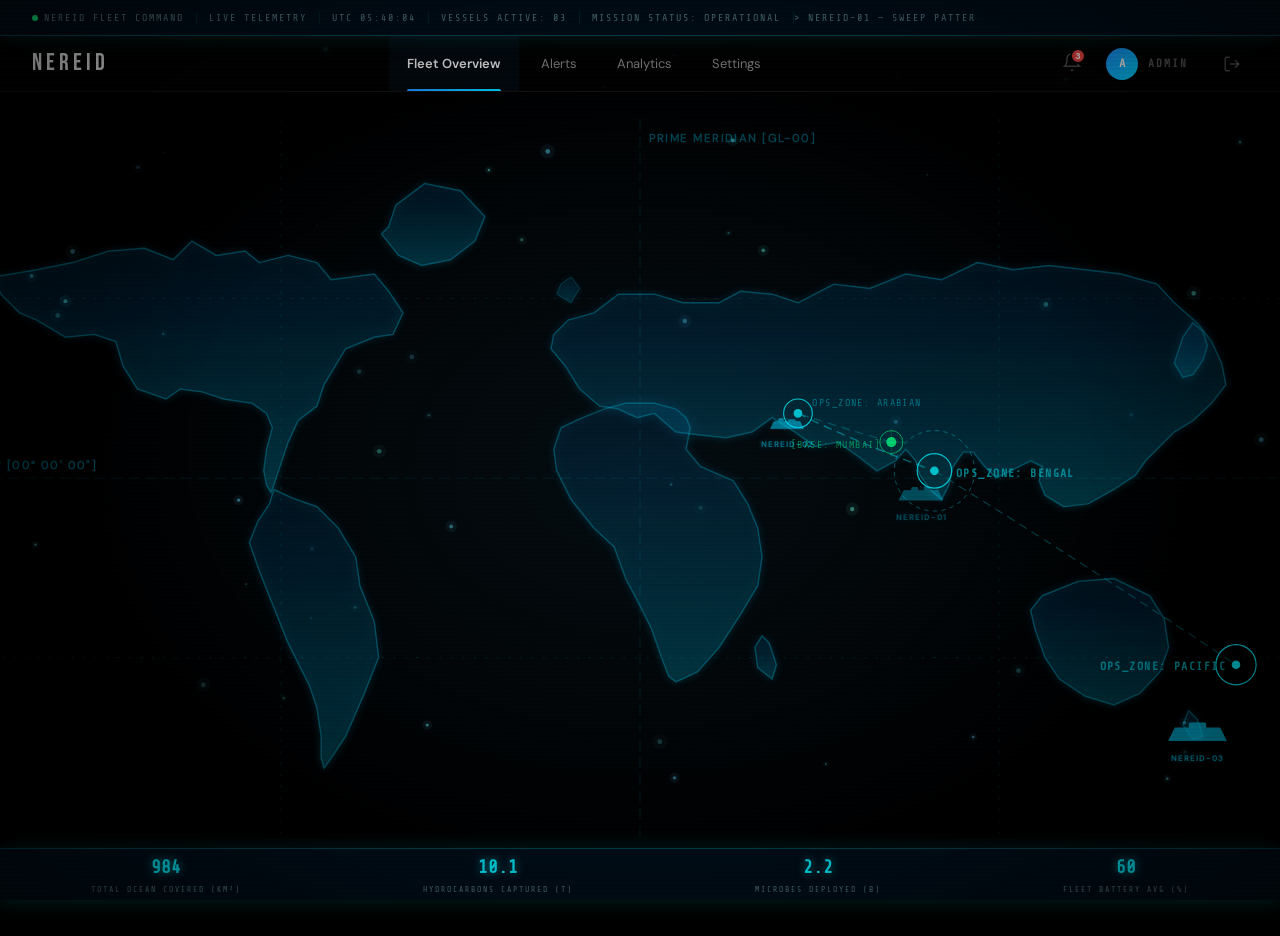
==== commit 173e4c3e: "feat: complete cyberpunk HUD integration, scroll locks, and simulation speed pacing" ====
--- a/admin.html
+++ b/admin.html
@@ -9,8 +9,53 @@
     <link href="https://fonts.googleapis.com/css2?family=Bebas+Neue&family=DM+Sans:ital,opsz,wght@0,9..40,100..1000;1,9..40,100..1000&display=swap" rel="stylesheet">
     <link rel="stylesheet" href="portal.css">
     <link rel="stylesheet" href="polish.css">
+    <link rel="stylesheet" href="hud.css">
 </head>
 <body>
+
+    <!-- ═══ HUD Boot Sequence Overlay ═══ -->
+    <div class="hud-boot-overlay" id="hud-boot">
+        <div class="boot-text" id="boot-text">NEREID FLEET COMMAND v4.2.1</div>
+    </div>
+
+    <!-- ═══ Bioluminescent Particle Canvas ═══ -->
+    <canvas id="particle-canvas"></canvas>
+
+    <!-- ═══ HUD Scanlines & Vignette ═══ -->
+    <div class="hud-scanlines"></div>
+    <div class="hud-vignette"></div>
+
+    <!-- ═══ HUD Top Status Bar ═══ -->
+    <div class="hud-top-bar" id="hud-top-bar">
+        <span class="hud-top-bar__item hud-top-bar__live">NEREID FLEET COMMAND</span>
+        <span class="hud-top-bar__item">LIVE TELEMETRY</span>
+        <span class="hud-top-bar__item" id="hud-utc-clock">UTC --:--:--</span>
+        <span class="hud-top-bar__item" id="hud-vessel-count">VESSELS ACTIVE: 03</span>
+        <span class="hud-top-bar__item">MISSION STATUS: OPERATIONAL</span>
+        <div class="hud-top-bar__ticker">
+            <span id="hud-ticker-text">&gt; SYSTEM INITIALIZED ... AWAITING TELEMETRY STREAM ...</span>
+        </div>
+    </div>
+
+    <!-- ═══ HUD Bottom Telemetry Bar ═══ -->
+    <div class="hud-bottom-bar" id="hud-bottom-bar">
+        <div class="hud-metric-readout">
+            <div class="hud-metric-readout__value" id="hud-ocean-covered">0</div>
+            <div class="hud-metric-readout__label">TOTAL OCEAN COVERED (KM²)</div>
+        </div>
+        <div class="hud-metric-readout">
+            <div class="hud-metric-readout__value" id="hud-hydrocarbons">0</div>
+            <div class="hud-metric-readout__label">HYDROCARBONS CAPTURED (T)</div>
+        </div>
+        <div class="hud-metric-readout">
+            <div class="hud-metric-readout__value" id="hud-microbes">0</div>
+            <div class="hud-metric-readout__label">MICROBES DEPLOYED (B)</div>
+        </div>
+        <div class="hud-metric-readout">
+            <div class="hud-metric-readout__value" id="hud-battery-avg">0</div>
+            <div class="hud-metric-readout__label">FLEET BATTERY AVG (%)</div>
+        </div>
+    </div>
 
     <!-- ═══ Topbar Header ═══ -->
     <header class="topbar">
@@ -58,104 +103,183 @@
 
     <!-- Sailing Ships, High-Tech Map, and Holographic Globe Background Effect -->
     <div class="sailing-background">
-        <!-- High-Tech Dotted/Vector World Map -->
+        <!-- Ultra-Defined Tactical World Map -->
         <svg class="background-map-svg" viewBox="0 0 1000 500" xmlns="http://www.w3.org/2000/svg">
             <defs>
-                <pattern id="grid-pattern" width="20" height="20" patternUnits="userSpaceOnUse">
-                    <path d="M 20 0 L 0 0 0 20" fill="none" stroke="rgba(0, 214, 255, 0.015)" stroke-width="0.5"/>
-                    <circle cx="0" cy="0" r="0.8" fill="rgba(0, 214, 255, 0.05)"/>
+                <!-- Dotted High-Tech Grid Pattern -->
+                <pattern id="tactical-grid" width="30" height="30" patternUnits="userSpaceOnUse">
+                    <path d="M 30 0 L 0 0 0 30" fill="none" stroke="rgba(0, 214, 255, 0.02)" stroke-width="0.5"/>
+                    <circle cx="15" cy="15" r="0.5" fill="rgba(0, 214, 255, 0.08)"/>
                 </pattern>
-                <linearGradient id="map-grad" x1="0" y1="0" x2="0" y2="1">
-                    <stop offset="0%" stop-color="rgba(30, 144, 255, 0.02)" />
-                    <stop offset="100%" stop-color="rgba(0, 214, 255, 0.05)" />
+                <!-- Holographic Continent Fill Gradient -->
+                <linearGradient id="tactical-map-grad" x1="0" y1="0" x2="0" y2="1">
+                    <stop offset="0%" stop-color="rgba(30, 144, 255, 0.06)" />
+                    <stop offset="100%" stop-color="rgba(0, 214, 255, 0.15)" />
                 </linearGradient>
+                <!-- Glowing Aura Filter -->
+                <filter id="tactical-glow" x="-20%" y="-20%" width="140%" height="140%">
+                    <feGaussianBlur stdDeviation="3" result="blur" />
+                    <feMerge>
+                        <feMergeNode in="blur" />
+                        <feMergeNode in="SourceGraphic" />
+                    </feMerge>
+                </filter>
             </defs>
             
             <!-- Background Grid -->
-            <rect width="1000" height="500" fill="url(#grid-pattern)" />
-            
-            <!-- Map Continents (Stylized Vector Paths) -->
-            <g fill="url(#map-grad)" stroke="rgba(0, 214, 255, 0.08)" stroke-width="0.8">
+            <rect width="1000" height="500" fill="url(#tactical-grid)" />
+            
+            <!-- Real Continents (Highly Detailed Paths) -->
+            <g fill="url(#tactical-map-grad)" stroke="rgba(0, 214, 255, 0.35)" stroke-width="1.0" filter="url(#tactical-glow)">
+                <!-- Greenland -->
+                <path d="M 330,60 L 325,75 L 320,80 L 332,95 L 348,102 L 368,98 L 385,85 L 392,68 L 375,50 L 350,45 Z" />
                 <!-- North America -->
-                <path d="M 80,120 C 100,100 130,90 160,90 C 200,90 220,110 250,100 C 270,95 290,110 320,110 C 340,110 360,130 350,160 C 345,175 320,185 300,195 C 280,205 270,225 260,250 C 255,260 248,260 245,250 C 245,235 250,215 240,205 C 230,195 210,195 195,190 C 180,185 170,195 155,185 C 145,175 140,150 120,150 C 100,150 90,140 80,120 Z" />
-                <!-- Greenland -->
-                <path d="M 330,60 C 350,50 380,45 390,55 C 400,65 385,85 375,95 C 365,105 340,100 330,90 C 320,80 320,70 330,60 Z" />
+                <path d="M 50,110 L 80,105 L 105,100 L 130,92 L 155,90 L 175,98 L 188,85 L 205,95 L 225,92 L 235,100 L 255,95 L 275,100 L 285,112 L 315,108 L 325,120 L 335,135 L 328,150 L 315,152 L 295,160 L 280,185 L 275,200 L 262,210 L 255,225 L 250,240 L 245,255 L 243,260 L 240,255 L 238,245 L 240,230 L 244,215 L 240,205 L 230,198 L 210,195 L 195,190 L 180,188 L 170,195 L 150,188 L 140,172 L 135,155 L 120,150 L 100,152 L 80,140 L 68,135 L 55,122 Z" />
                 <!-- South America -->
-                <path d="M 260,255 C 275,265 290,285 300,310 C 315,345 320,380 295,430 C 290,440 282,440 280,430 C 275,395 255,365 245,340 C 235,315 230,290 245,270 C 250,260 255,250 260,255 Z" />
+                <path d="M 245,258 L 258,264 L 275,270 L 290,285 L 302,305 L 305,325 L 315,350 L 318,375 L 308,400 L 295,430 L 285,445 L 280,452 L 278,445 L 278,430 L 275,410 L 270,395 L 255,365 L 245,340 L 235,315 L 228,295 L 234,280 L 242,268 Z" />
                 <!-- Africa -->
-                <path d="M 450,210 C 470,195 500,190 535,200 C 560,210 575,230 580,260 C 585,290 590,320 570,350 C 555,370 540,385 525,385 C 510,385 500,360 495,340 C 485,300 460,270 445,245 C 440,235 440,220 450,210 Z" />
-                <!-- Eurasia (Europe + Asia) -->
-                <path d="M 440,150 C 460,130 480,120 510,125 C 540,130 560,110 590,115 C 620,120 650,90 700,90 C 750,90 800,100 850,110 C 880,115 900,130 920,150 C 940,170 930,195 910,210 C 890,225 870,220 855,240 C 840,260 810,275 790,270 C 770,265 760,250 740,240 C 720,230 705,240 690,245 C 675,250 655,240 645,230 C 635,220 615,225 600,215 C 585,205 565,220 545,220 C 525,220 510,205 495,205 C 480,205 465,190 455,180 C 445,170 435,160 440,150 Z" />
+                <path d="M 445,215 L 460,208 L 475,202 L 490,198 L 510,198 L 525,202 L 532,208 L 535,215 L 532,230 L 542,242 L 565,252 L 575,268 L 582,285 L 585,305 L 582,325 L 570,345 L 555,368 L 540,385 L 525,392 L 520,388 L 515,375 L 508,355 L 498,335 L 490,320 L 482,298 L 468,285 L 452,265 L 442,245 L 440,230 Z" />
+                <!-- Madagascar -->
+                <path d="M 585,360 L 590,365 L 595,380 L 592,390 L 582,382 L 580,368 Z" />
+                <!-- Europe / Asia (Eurasia) -->
+                <path d="M 440,150 L 450,140 L 468,135 L 485,122 L 510,122 L 530,128 L 555,128 L 570,120 L 592,122 L 610,128 L 635,115 L 660,118 L 685,108 L 710,112 L 735,100 L 760,105 L 785,102 L 810,105 L 835,108 L 860,115 L 872,128 L 888,142 L 898,155 L 905,170 L 908,185 L 898,198 L 885,210 L 872,218 L 865,225 L 852,238 L 845,248 L 830,258 L 812,268 L 795,270 L 782,262 L 778,252 L 780,242 L 772,238 L 758,245 L 748,250 L 740,242 L 732,232 L 725,232 L 718,242 L 715,255 L 710,265 L 702,258 L 695,248 L 692,238 L 685,230 L 678,238 L 665,245 L 652,235 L 638,225 L 622,228 L 608,218 L 592,208 L 578,218 L 560,222 L 542,220 L 525,218 L 510,205 L 498,208 L 485,202 L 472,200 L 458,188 L 448,172 L 438,160 Z" />
                 <!-- Japan -->
-                <path d="M 890,140 C 895,145 900,155 895,165 C 890,175 885,185 880,180 C 875,175 880,155 890,140 Z" stroke-width="0.5" />
-                <!-- India / Indochina -->
-                <path d="M 690,220 C 700,230 710,245 715,255 C 720,265 715,270 710,265 C 705,260 700,245 690,235 Q 685,230 690,220 Z" />
-                <path d="M 740,235 C 745,245 755,255 760,265 C 765,275 755,280 750,270 C 745,260 735,250 735,240 Z" />
-                <!-- Indonesia / Philippines -->
-                <path d="M 760,275 C 770,270 785,275 795,285 C 800,295 780,310 770,305 C 760,300 750,285 760,275 Z" stroke-width="0.5" />
-                <path d="M 810,270 C 815,275 820,285 815,290 C 810,295 800,285 805,275 Z" stroke-width="0.5" />
+                <path d="M 885,142 L 892,148 L 895,158 L 892,168 L 885,178 L 878,180 L 872,170 L 878,152 Z" />
                 <!-- Australia -->
-                <path d="M 780,330 C 810,320 840,320 860,335 C 880,350 890,370 880,390 C 870,410 845,415 825,410 C 805,405 790,390 780,380 C 770,370 765,345 780,330 Z" />
+                <path d="M 780,332 L 805,322 L 830,320 L 855,332 L 865,348 L 868,368 L 862,385 L 848,400 L 830,408 L 810,402 L 792,390 L 782,375 L 775,355 L 772,342 Z" />
                 <!-- New Zealand -->
-                <path d="M 890,410 C 895,415 898,425 895,430 C 892,435 885,425 888,415 Z" stroke-width="0.5" />
-                <!-- United Kingdom & Ireland -->
-                <path d="M 450,110 C 455,105 460,115 455,125 C 450,135 442,125 448,115 Z" stroke-width="0.5" />
-                <!-- Madagascar -->
-                <path d="M 590,355 C 595,360 600,375 595,385 C 590,395 580,380 585,365 Z" stroke-width="0.5" />
-            </g>
-            
-            <!-- Pulse/Telemetry Nodes -->
-            <g class="map-nodes">
-                <circle cx="705" cy="245" r="3" fill="#00D6FF" class="node-pulse"/>
-                <circle cx="705" cy="245" r="7" fill="none" stroke="#00D6FF" stroke-width="0.5" class="node-ring"/>
-                <text x="715" y="249" fill="rgba(0, 214, 255, 0.4)" font-size="7" font-family="DM Sans" letter-spacing="1">ZONE_ALPHA</text>
+                <path d="M 882,412 L 888,418 L 892,430 L 885,432 L 878,422 Z" />
+                <!-- United Kingdom / Ireland -->
+                <path d="M 445,115 L 452,110 L 458,118 L 452,128 L 442,122 Z" stroke-width="0.5" />
+            </g>
+
+            <!-- Coordinate Telemetry Grid Lines -->
+            <g stroke="rgba(0, 214, 255, 0.12)" stroke-width="0.8" fill="none">
+                <!-- Latitude Equator Line -->
+                <line x1="0" y1="250" x2="1000" y2="250" stroke-dasharray="8 4"/>
+                <text x="12" y="244" fill="rgba(0, 214, 255, 0.35)" font-family="DM Sans" font-size="8" letter-spacing="1">EQUATOR [00° 00' 00"]</text>
                 
-                <circle cx="465" cy="115" r="2" fill="#1e90ff" class="node-pulse-slow"/>
-                <circle cx="465" cy="115" r="5" fill="none" stroke="#1e90ff" stroke-width="0.5" class="node-ring-slow"/>
-                <text x="473" y="119" fill="rgba(30, 144, 255, 0.3)" font-size="6" font-family="DM Sans" letter-spacing="1">STDBY_BETA</text>
+                <!-- Central Meridian -->
+                <line x1="500" y1="0" x2="500" y2="500" stroke-dasharray="8 4"/>
+                <text x="506" y="16" fill="rgba(0, 214, 255, 0.35)" font-family="DM Sans" font-size="8" letter-spacing="1">PRIME MERIDIAN [GL-00]</text>
                 
-                <circle cx="765" cy="285" r="2" fill="#00D6FF" class="node-pulse"/>
-                <circle cx="765" cy="285" r="5" fill="none" stroke="#00D6FF" stroke-width="0.5" class="node-ring"/>
-                
-                <circle cx="610" cy="205" r="2" fill="#1e90ff" class="node-pulse-slow"/>
-                
-                <circle cx="210" cy="170" r="2.5" fill="#1e90ff" class="node-pulse-slow"/>
-                <circle cx="210" cy="170" r="6" fill="none" stroke="#1e90ff" stroke-width="0.5" class="node-ring-slow"/>
-                <text x="218" y="174" fill="rgba(30, 144, 255, 0.3)" font-size="6" font-family="DM Sans" letter-spacing="1">HQ_WEST</text>
-            </g>
-
-            <!-- Telemetry Paths -->
-            <g stroke="rgba(0, 214, 255, 0.1)" stroke-width="0.6" fill="none" stroke-dasharray="3 3">
-                <path d="M 210,170 Q 450,80 705,245" />
-                <path d="M 465,115 Q 580,150 705,245" stroke="rgba(30, 144, 255, 0.08)" />
-                <path d="M 705,245 Q 760,300 825,410" />
+                <!-- Grid coordinates lines -->
+                <line x1="0" y1="125" x2="1000" y2="125" stroke-dasharray="2 6"/>
+                <line x1="0" y1="375" x2="1000" y2="375" stroke-dasharray="2 6"/>
+                <line x1="250" y1="0" x2="250" y2="500" stroke-dasharray="2 6"/>
+                <line x1="750" y1="0" x2="750" y2="500" stroke-dasharray="2 6"/>
+            </g>
+
+            <!-- Active Operational Zones with Radar Sweeps -->
+            <g class="map-radar-node" id="zone-bengal">
+                <circle cx="705" cy="245" r="3" fill="#00F0FF" class="node-pulse"/>
+                <circle cx="705" cy="245" r="12" fill="none" stroke="#00F0FF" stroke-width="0.8" class="node-ring"/>
+                <circle cx="705" cy="245" r="28" fill="none" stroke="#00F0FF" stroke-width="0.3" stroke-dasharray="3 3" class="node-ring-slow"/>
+                <circle cx="705" cy="245" class="radar-sweep-ring"/>
+                <circle cx="705" cy="245" class="radar-sweep-ring radar-sweep-ring--delayed"/>
+                <text x="720" y="249" fill="rgba(0, 240, 255, 0.65)" font-size="8" font-family="'Share Tech Mono', monospace" font-weight="700" letter-spacing="1">OPS_ZONE: BENGAL</text>
+            </g>
+
+            <g class="map-radar-node" id="zone-arabian">
+                <circle cx="610" cy="205" r="3" fill="#00F0FF" class="node-pulse"/>
+                <circle cx="610" cy="205" r="10" fill="none" stroke="#00F0FF" stroke-width="0.8" class="node-ring"/>
+                <circle cx="610" cy="205" class="radar-sweep-ring"/>
+                <circle cx="610" cy="205" class="radar-sweep-ring radar-sweep-ring--delayed"/>
+                <text x="620" y="200" fill="rgba(0, 240, 255, 0.5)" font-size="7" font-family="'Share Tech Mono', monospace" letter-spacing="1">OPS_ZONE: ARABIAN</text>
+            </g>
+
+            <g class="map-radar-node" id="zone-pacific">
+                <circle cx="915" cy="380" r="3" fill="#00F0FF" class="node-pulse"/>
+                <circle cx="915" cy="380" r="14" fill="none" stroke="#00F0FF" stroke-width="0.8" class="node-ring"/>
+                <circle cx="915" cy="380" class="radar-sweep-ring"/>
+                <circle cx="915" cy="380" class="radar-sweep-ring radar-sweep-ring--delayed"/>
+                <text x="820" y="384" fill="rgba(0, 240, 255, 0.65)" font-size="8" font-family="'Share Tech Mono', monospace" font-weight="700" letter-spacing="1">OPS_ZONE: PACIFIC</text>
+            </g>
+
+            <!-- Mumbai Base with Enhanced Marker -->
+            <g class="map-radar-node" id="base-mumbai">
+                <circle cx="675" cy="225" r="3.5" fill="#00FF88" class="node-pulse-slow"/>
+                <circle cx="675" cy="225" r="8" fill="none" stroke="#00FF88" stroke-width="0.5" class="node-ring-slow"/>
+                <circle cx="675" cy="225" class="base-pulse-ring"/>
+                <!-- Crosshair -->
+                <line x1="665" y1="225" x2="685" y2="225" stroke="#00FF88" stroke-width="0.3" opacity="0.5"/>
+                <line x1="675" y1="215" x2="675" y2="235" stroke="#00FF88" stroke-width="0.3" opacity="0.5"/>
+                <text x="605" y="229" fill="rgba(0, 255, 136, 0.6)" font-size="7" font-family="'Share Tech Mono', monospace" letter-spacing="1">[BASE: MUMBAI]</text>
+            </g>
+
+            <!-- Telemetry paths with animated dash flow -->
+            <g fill="none" stroke-dasharray="6 4">
+                <path d="M 675,225 Q 640,215 610,205" stroke="rgba(0, 240, 255, 0.3)" stroke-width="0.8" class="telemetry-path-animated"/>
+                <path d="M 610,205 Q 650,225 705,245" stroke="rgba(0, 240, 255, 0.5)" stroke-width="1" class="telemetry-path-animated"/>
+                <path d="M 705,245 Q 810,310 915,380" stroke="rgba(0, 240, 255, 0.3)" stroke-width="0.8" class="telemetry-path-animated"/>
             </g>
         </svg>
 
-        <!-- Floating, Multi-layered Holographic Spinning Globe -->
-
-        <!-- Ship 1 (Left to Right, Middle Depth) -->
+        <!-- Clickable floating vessels with motion trails -->
         <div class="sailing-ship sailing-ship--1" onclick="openShipPopover('NEREID-01')" title="NEREID-01 (Click to inspect)">
-            <svg viewBox="0 0 64 24" fill="none" stroke="currentColor" stroke-width="1.2">
-                <path d="M6 16 L58 16 L54 8 L10 8 Z" fill="currentColor"/>
-                <rect x="20" y="4" width="8" height="4" fill="currentColor"/>
-                <rect x="36" y="2" width="6" height="6" fill="currentColor"/>
-            </svg>
-        </div>
-        <!-- Ship 2 (Right to Left, Background Depth) -->
+            <!-- Motion trail ghosts -->
+            <div class="vessel-trail vessel-trail--3" aria-hidden="true">
+                <svg viewBox="0 0 64 24" fill="none" stroke="currentColor" stroke-width="0.8"><path d="M8 18 L56 18 L52 6 L12 6 Z" fill="currentColor"/></svg>
+            </div>
+            <div class="vessel-trail vessel-trail--2" aria-hidden="true">
+                <svg viewBox="0 0 64 24" fill="none" stroke="currentColor" stroke-width="0.8"><path d="M8 18 L56 18 L52 6 L12 6 Z" fill="currentColor"/></svg>
+            </div>
+            <div class="vessel-trail vessel-trail--1" aria-hidden="true">
+                <svg viewBox="0 0 64 24" fill="none" stroke="currentColor" stroke-width="0.8"><path d="M8 18 L56 18 L52 6 L12 6 Z" fill="currentColor"/></svg>
+            </div>
+            <div class="ship-hologram-node">
+                <div class="vessel-radar-dish"></div>
+                <svg viewBox="0 0 64 24" fill="none" stroke="currentColor" stroke-width="1.2">
+                    <path d="M4 18 L60 18 L54 6 L10 6 Z" fill="currentColor"/>
+                    <rect x="20" y="2" width="8" height="4" fill="currentColor" rx="1"/>
+                    <rect x="36" y="1" width="6" height="5" fill="currentColor" rx="1"/>
+                    <line x1="32" y1="0" x2="32" y2="6" stroke="currentColor" stroke-width="0.8"/>
+                </svg>
+                <span class="ship-label">NEREID-01</span>
+            </div>
+        </div>
+        
         <div class="sailing-ship sailing-ship--2" onclick="openShipPopover('NEREID-02')" title="NEREID-02 (Click to inspect)">
-            <svg viewBox="0 0 64 24" fill="none" stroke="currentColor" stroke-width="1.2">
-                <path d="M6 16 L58 16 L54 8 L10 8 Z" fill="currentColor"/>
-                <rect x="18" y="5" width="12" height="3" fill="currentColor"/>
-                <rect x="38" y="3" width="8" height="5" fill="currentColor"/>
-            </svg>
-        </div>
-        <!-- Ship 3 (Left to Right, Foreground Depth) -->
+            <div class="vessel-trail vessel-trail--3" aria-hidden="true">
+                <svg viewBox="0 0 64 24" fill="none" stroke="currentColor" stroke-width="0.8"><path d="M8 18 L56 18 L52 6 L12 6 Z" fill="currentColor"/></svg>
+            </div>
+            <div class="vessel-trail vessel-trail--2" aria-hidden="true">
+                <svg viewBox="0 0 64 24" fill="none" stroke="currentColor" stroke-width="0.8"><path d="M8 18 L56 18 L52 6 L12 6 Z" fill="currentColor"/></svg>
+            </div>
+            <div class="vessel-trail vessel-trail--1" aria-hidden="true">
+                <svg viewBox="0 0 64 24" fill="none" stroke="currentColor" stroke-width="0.8"><path d="M8 18 L56 18 L52 6 L12 6 Z" fill="currentColor"/></svg>
+            </div>
+            <div class="ship-hologram-node">
+                <div class="vessel-radar-dish"></div>
+                <svg viewBox="0 0 64 24" fill="none" stroke="currentColor" stroke-width="1.2">
+                    <path d="M4 18 L60 18 L54 6 L10 6 Z" fill="currentColor"/>
+                    <rect x="18" y="3" width="12" height="3" fill="currentColor" rx="1"/>
+                    <rect x="38" y="1" width="8" height="5" fill="currentColor" rx="1"/>
+                    <line x1="32" y1="0" x2="32" y2="6" stroke="currentColor" stroke-width="0.8"/>
+                </svg>
+                <span class="ship-label">NEREID-02</span>
+            </div>
+        </div>
+        
         <div class="sailing-ship sailing-ship--3" onclick="openShipPopover('NEREID-03')" title="NEREID-03 (Click to inspect)">
-            <svg viewBox="0 0 64 24" fill="none" stroke="currentColor" stroke-width="1.2">
-                <path d="M6 16 L58 16 L54 8 L10 8 Z" fill="currentColor"/>
-                <rect x="24" y="3" width="16" height="5" fill="currentColor"/>
-            </svg>
+            <div class="vessel-trail vessel-trail--3" aria-hidden="true">
+                <svg viewBox="0 0 64 24" fill="none" stroke="currentColor" stroke-width="0.8"><path d="M8 18 L56 18 L52 6 L12 6 Z" fill="currentColor"/></svg>
+            </div>
+            <div class="vessel-trail vessel-trail--2" aria-hidden="true">
+                <svg viewBox="0 0 64 24" fill="none" stroke="currentColor" stroke-width="0.8"><path d="M8 18 L56 18 L52 6 L12 6 Z" fill="currentColor"/></svg>
+            </div>
+            <div class="vessel-trail vessel-trail--1" aria-hidden="true">
+                <svg viewBox="0 0 64 24" fill="none" stroke="currentColor" stroke-width="0.8"><path d="M8 18 L56 18 L52 6 L12 6 Z" fill="currentColor"/></svg>
+            </div>
+            <div class="ship-hologram-node">
+                <div class="vessel-radar-dish"></div>
+                <svg viewBox="0 0 64 24" fill="none" stroke="currentColor" stroke-width="1.2">
+                    <path d="M4 18 L60 18 L54 6 L10 6 Z" fill="currentColor"/>
+                    <rect x="24" y="1" width="16" height="5" fill="currentColor" rx="1"/>
+                    <line x1="32" y1="0" x2="32" y2="6" stroke="currentColor" stroke-width="0.8"/>
+                </svg>
+                <span class="ship-label">NEREID-03</span>
+            </div>
         </div>
     </div>
 
@@ -277,6 +401,7 @@
             }
         });
     </script>
+    <script src="hud.js"></script>
     <script src="polish.js"></script>
 </body>
 </html>
--- a/portal.css
+++ b/portal.css
@@ -1,4 +1,4 @@
-﻿/* ═══════════════════════════════════════════════════════════════
+/* ═══════════════════════════════════════════════════════════════
    NEREID PORTAL — Complete Portal Styling System
    Inherits design tokens from the main NEREID site.
    Used by: login.html, admin.html, dashboard.html
@@ -1901,9 +1901,9 @@
     right: 0;
     bottom: 0;
     pointer-events: none; /* Passthrough for ambient space clicks */
-    z-index: 3; /* Elevated above .main-content to make ships clickable! */
+    z-index: 1; /* Render behind .main-content to prevent map from overlapping cards */
     overflow: hidden;
-    opacity: 0.85; /* Brighter background world map and telemetry assets */
+    opacity: 0.95; /* Brighter background world map and telemetry assets */
 }
 
 .sailing-ship {
@@ -1917,44 +1917,52 @@
 }
 
 .sailing-ship--1 {
-    top: 28%;
-    left: 20%;
+    top: 50%; /* Positioned in the Bay of Bengal / Indian Ocean */
+    left: 70%;
     width: 50px;
     height: 25px;
-    animation: patrol-1 45s ease-in-out infinite;
+    animation: patrol-1 120s ease-in-out infinite;
 }
 
 .sailing-ship--2 {
-    top: 48%;
-    left: 48%;
+    top: 42%; /* Positioned in the Arabian Sea */
+    left: 60%;
     width: 38px;
     height: 18px;
-    opacity: 0.45;
-    animation: patrol-2 55s ease-in-out infinite;
+    opacity: 0.55;
+    animation: patrol-2 150s ease-in-out infinite;
+}
+
+.sailing-ship--2 svg {
+    transform: scaleX(-1); /* Flip the boat SVG only, keeping the text label forward-facing and readable */
+}
+
+.sailing-ship--2:hover svg {
+    transform: scaleX(-1) scale(1.05); /* Maintain horizontal flip while scaling up on hover */
 }
 
 .sailing-ship--3 {
-    top: 80%;
-    left: 75%;
+    top: 78%; /* Safely in the deep Pacific Ocean, well east of Australia */
+    left: 91%;
     width: 65px;
     height: 32px;
-    opacity: 0.55; /* Brighter foreground depth */
-    animation: patrol-3 50s ease-in-out infinite;
+    opacity: 0.65; /* Brighter foreground depth */
+    animation: patrol-3 135s ease-in-out infinite;
 }
 
 @keyframes patrol-1 {
     0%, 100% { transform: translate(0, 0) rotate(0deg); }
-    50% { transform: translate(60px, -4px) rotate(1.5deg); }
+    50% { transform: translate(50px, -4px) rotate(1.2deg); } /* Stays in the deep Bay of Bengal */
 }
 
 @keyframes patrol-2 {
-    0%, 100% { transform: translate(0, 0) scaleX(-1) rotate(0deg); }
-    50% { transform: translate(-70px, 6px) scaleX(-1) rotate(-1.5deg); }
+    0%, 100% { transform: translate(0, 0) rotate(0deg); }
+    50% { transform: translate(-35px, 12px) rotate(-1.2deg); } /* Localized bobbing in middle of Arabian Sea, clear of Africa */
 }
 
 @keyframes patrol-3 {
     0%, 100% { transform: translate(0, 0) rotate(0deg); }
-    50% { transform: translate(-50px, -5px) rotate(-1.5deg); }
+    50% { transform: translate(30px, -10px) rotate(1.2deg); } /* Drifts eastward into the deep, infinite Pacific Ocean, clear of Australia */
 }
 
 
@@ -1966,7 +1974,7 @@
     transform: translate(-50%, -50%) translate(var(--map-parallax-x, 0), var(--map-parallax-y, 0)) scale(1.02);
     width: 110%;
     height: 110%;
-    opacity: 0.65;
+    opacity: 0.85;
     pointer-events: none;
     z-index: 0;
     transition: transform 0.1s cubic-bezier(0.25, 0.46, 0.45, 0.94);
@@ -2380,4 +2388,188 @@
     100% { r: 18px; opacity: 0; stroke-width: 0.2px; }
 }
 
-
+/* ═══════════════════════════════════════════════════════════════
+   3D HOLOGRAPHIC SPINNING GLOBE COMPONENT
+   ═══════════════════════════════════════════════════════════════ */
+.hologram-globe-wrapper {
+    position: absolute;
+    top: 50%;
+    left: 50%;
+    transform: translate(-50%, -50%);
+    width: 600px;
+    height: 600px;
+    display: flex;
+    justify-content: center;
+    align-items: center;
+    perspective: 1200px;
+    z-index: 1;
+    pointer-events: none;
+}
+
+.hologram-globe {
+    position: relative;
+    width: 320px;
+    height: 320px;
+    border-radius: 50%;
+    box-shadow: 
+        inset 0 0 35px rgba(0, 214, 255, 0.4),
+        inset 0 0 70px rgba(0, 214, 255, 0.2),
+        0 0 45px rgba(0, 214, 255, 0.3),
+        0 0 90px rgba(0, 214, 255, 0.1);
+    border: 1px solid rgba(0, 214, 255, 0.4);
+    background: radial-gradient(circle at 35% 35%, rgba(10, 42, 85, 0.45) 0%, rgba(3, 8, 22, 0.9) 75%);
+    overflow: hidden;
+    transform-style: preserve-3d;
+    pointer-events: none;
+}
+
+.globe-ocean {
+    position: absolute;
+    inset: 0;
+    background: radial-gradient(circle at center, rgba(0, 214, 255, 0.05) 0%, transparent 80%);
+    z-index: 1;
+    pointer-events: none;
+}
+
+.globe-continents {
+    position: absolute;
+    width: 200%;
+    height: 100%;
+    background-image: url("data:image/svg+xml,%3Csvg xmlns='http://www.w3.org/2000/svg' width='640' height='320' viewBox='0 0 640 320'%3E%3Cg fill='rgba(0, 214, 255, 0.15)' stroke='rgba(0, 214, 255, 0.35)' stroke-width='0.8'%3E%3Cpath d='M 80,120 C 100,100 130,90 160,90 C 200,90 220,110 250,100 C 270,95 290,110 320,110 C 340,110 360,130 350,160 C 345,175 320,185 300,195 C 280,205 270,225 260,250 C 255,260 248,260 245,250 C 245,235 250,215 240,205 C 230,195 210,195 195,190 C 180,185 170,195 155,185 C 145,175 140,150 120,150 C 100,150 90,140 80,120 Z' /%3E%3Cpath d='M 260,255 C 275,265 290,285 300,310 C 315,345 320,380 295,430 C 290,440 282,440 280,430 C 275,395 255,365 245,340 C 235,315 230,290 245,270 C 250,260 255,250 260,255 Z' /%3E%3Cpath d='M 450,210 C 470,195 500,190 535,200 C 560,210 575,230 580,260 C 585,290 590,320 570,350 C 555,370 540,385 525,385 C 510,385 500,360 495,340 C 485,300 460,270 445,245 C 440,235 440,220 450,210 Z' /%3E%3Cpath d='M 440,150 C 460,130 480,120 510,125 C 540,130 560,110 590,115 C 620,120 650,90 700,90 C 750,90 800,100 850,110 C 880,115 900,130 920,150 C 940,170 930,195 910,210 C 890,225 870,220 855,240 C 840,260 810,275 790,270 C 770,265 760,250 740,240 C 720,230 705,240 690,245 C 675,250 655,240 645,230 C 635,220 615,225 600,215 C 585,205 565,220 545,220 C 525,220 510,205 495,205 C 480,205 465,190 455,180 C 445,170 435,160 440,150 Z' /%3E%3Cpath d='M 780,330 C 810,320 840,320 860,335 C 880,350 890,370 880,390 C 870,410 845,415 825,410 C 805,405 790,390 780,380 C 770,370 765,345 780,330 Z' /%3E%3C/g%3E%3C/svg%3E");
+    background-size: 640px 320px;
+    background-repeat: repeat-x;
+    animation: spin-globe-anim 240s linear infinite;
+    opacity: 0.9;
+    z-index: 2;
+    pointer-events: none;
+}
+
+@keyframes spin-globe-anim {
+    0% { background-position-x: 0px; }
+    100% { background-position-x: -640px; }
+}
+
+.globe-grid-lines {
+    position: absolute;
+    inset: 0;
+    border-radius: 50%;
+    background-image: 
+        linear-gradient(to right, rgba(0, 214, 255, 0.08) 1px, transparent 1px),
+        linear-gradient(to bottom, rgba(0, 214, 255, 0.08) 1px, transparent 1px);
+    background-size: 24px 24px;
+    mask-image: radial-gradient(circle, rgba(0,0,0,1) 40%, rgba(0,0,0,0) 100%);
+    -webkit-mask-image: radial-gradient(circle, rgba(0,0,0,1) 40%, rgba(0,0,0,0) 100%);
+    z-index: 3;
+    pointer-events: none;
+}
+
+.globe-overlay {
+    position: absolute;
+    inset: 0;
+    border-radius: 50%;
+    background: radial-gradient(circle at 30% 30%, rgba(255, 255, 255, 0.2) 0%, rgba(255, 255, 255, 0) 55%, rgba(0, 214, 255, 0.1) 75%, rgba(0, 214, 255, 0.3) 100%);
+    box-shadow: inset 0 0 25px rgba(0, 214, 255, 0.25);
+    z-index: 4;
+    pointer-events: none;
+}
+
+.globe-orbit {
+    position: absolute;
+    border: 1px dashed rgba(0, 214, 255, 0.2);
+    border-radius: 50%;
+    pointer-events: none;
+    z-index: 1;
+}
+
+.globe-orbit--1 {
+    width: 460px;
+    height: 180px;
+    transform: rotateX(65deg) rotateY(15deg);
+}
+
+.globe-orbit--2 {
+    width: 500px;
+    height: 200px;
+    transform: rotateX(60deg) rotateY(-20deg);
+}
+
+.globe-orbit--3 {
+    width: 540px;
+    height: 240px;
+    transform: rotateX(72deg) rotateY(5deg);
+}
+
+/* Orbit Path bobbing animations for ships floating in the ocean around the globe */
+.hologram-globe-wrapper .sailing-ship {
+    position: absolute;
+    pointer-events: auto !important;
+    z-index: 10;
+}
+
+.hologram-globe-wrapper .sailing-ship--1 {
+    top: 26%;
+    left: 12%;
+    animation: float-ship-3d-1 120s ease-in-out infinite;
+}
+
+.hologram-globe-wrapper .sailing-ship--2 {
+    top: 38%;
+    left: 68%;
+    animation: float-ship-3d-2 140s ease-in-out infinite;
+}
+
+.hologram-globe-wrapper .sailing-ship--3 {
+    top: 72%;
+    left: 42%;
+    animation: float-ship-3d-3 130s ease-in-out infinite;
+}
+
+@keyframes float-ship-3d-1 {
+    0%, 100% { transform: translate(0, 0) rotate(0deg) scale(0.95); opacity: 0.75; }
+    25% { transform: translate(35px, -15px) rotate(4deg) scale(1.05); opacity: 0.95; }
+    50% { transform: translate(70px, 0) rotate(0deg) scale(1.1); opacity: 1; filter: drop-shadow(0 0 12px rgba(0,214,255,0.7)); }
+    75% { transform: translate(35px, 15px) rotate(-4deg) scale(1.02); opacity: 0.9; }
+}
+
+@keyframes float-ship-3d-2 {
+    0%, 100% { transform: translate(0, 0) scaleX(-1) rotate(0deg) scale(0.85); opacity: 0.65; }
+    25% { transform: translate(-25px, 12px) scaleX(-1) rotate(-3deg) scale(0.95); opacity: 0.8; }
+    50% { transform: translate(-50px, 0) scaleX(-1) rotate(0deg) scale(1.02); opacity: 0.95; filter: drop-shadow(0 0 12px rgba(0,214,255,0.7)); }
+    75% { transform: translate(-25px, -12px) scaleX(-1) rotate(3deg) scale(0.95); opacity: 0.8; }
+}
+
+@keyframes float-ship-3d-3 {
+    0%, 100% { transform: translate(0, 0) rotate(0deg) scale(1.15); opacity: 1; filter: drop-shadow(0 0 12px rgba(0,214,255,0.7)); }
+    25% { transform: translate(-45px, -10px) rotate(-2deg) scale(1.02); opacity: 0.85; }
+    50% { transform: translate(-90px, 0px) rotate(0deg) scale(0.9); opacity: 0.7; }
+    75% { transform: translate(-45px, 10px) rotate(2deg) scale(1.02); opacity: 0.85; }
+}
+
+/* Hologram nodes inside ships */
+.ship-hologram-node {
+    position: relative;
+    display: flex;
+    flex-direction: column;
+    align-items: center;
+    transition: transform 0.3s ease;
+}
+
+.ship-hologram-node .ship-label {
+    margin-top: 6px;
+    font-family: 'DM Sans', sans-serif;
+    font-size: 8px;
+    font-weight: 700;
+    letter-spacing: 1px;
+    color: var(--accent-cyan);
+    text-shadow: 0 0 6px rgba(0,214,255,0.6);
+    text-transform: uppercase;
+    white-space: nowrap;
+    transition: color 0.3s ease, text-shadow 0.3s ease;
+}
+
+.sailing-ship:hover .ship-hologram-node .ship-label {
+    color: #FFF;
+    text-shadow: 0 0 12px rgba(0, 214, 255, 0.9), 0 0 4px #00D6FF;
+}
+
+
--- a/hud.css
+++ b/hud.css
@@ -0,0 +1,460 @@
+/* ═══════════════════════════════════════════════════════════════
+   NEREID FLEET COMMAND — CYBERPUNK HUD OVERHAUL
+   ═══════════════════════════════════════════════════════════════
+   Loaded AFTER portal.css and polish.css to override base styles.
+   Provides full HUD chrome: scanlines, vignette, boot sequence,
+   top/bottom status bars, radar animations, telemetry paths,
+   vessel trails, glitch effects, and floating zone readouts.
+   ═══════════════════════════════════════════════════════════════ */
+
+
+/* ═══════════════════════════════════════════════════════════════
+   §18  GOOGLE FONT IMPORT
+   Must appear before any rule that references the font family.
+   ═══════════════════════════════════════════════════════════════ */
+@import url('https://fonts.googleapis.com/css2?family=Share+Tech+Mono&display=swap');
+
+
+/* ═══════════════════════════════════════════════════════════════
+   §1  DESIGN TOKENS / CSS VARIABLES
+   Central palette and typography tokens consumed throughout
+   the HUD layer.  Override these on :root to re-theme.
+   ═══════════════════════════════════════════════════════════════ */
+:root {
+    --hud-primary: #00F0FF;
+    --hud-secondary: #00C9B1;
+    --hud-alert: #FFB300;
+    --hud-danger: #FF3D3D;
+    --hud-positive: #00FF88;
+    --hud-text: #B0E8F0;
+    --hud-text-dim: rgba(176, 232, 240, 0.5);
+    --hud-panel-bg: rgba(0, 20, 35, 0.75);
+    --hud-panel-border: rgba(0, 240, 255, 0.25);
+    --hud-panel-glow: rgba(0, 240, 255, 0.15);
+    --hud-font: 'Share Tech Mono', 'Space Mono', 'Courier New', monospace;
+}
+
+
+/* ═══════════════════════════════════════════════════════════════
+   §2  BACKGROUND OVERRIDE
+   Deep-ocean radial gradient replacing default body background.
+   Sets global font, text colour, and tactical crosshair cursor.
+   ═══════════════════════════════════════════════════════════════ */
+body {
+    background: radial-gradient(ellipse at center, #050D12 0%, #000000 70%);
+    font-family: var(--hud-font);
+    color: var(--hud-text);
+    cursor: crosshair;
+    overflow-y: auto;
+    overflow-x: hidden;
+}
+
+
+/* ═══════════════════════════════════════════════════════════════
+   §3  CRT SCANLINE OVERLAY
+   Repeating horizontal lines that drift vertically to simulate
+   an old CRT monitor.  Fully non-interactive (pointer-events: none).
+   ═══════════════════════════════════════════════════════════════ */
+.hud-scanlines {
+    position: fixed;
+    inset: 0;
+    z-index: 9999;
+    pointer-events: none;
+    background: repeating-linear-gradient(
+        0deg,
+        transparent,
+        transparent 2px,
+        rgba(0, 0, 0, 0.03) 2px,
+        rgba(0, 0, 0, 0.03) 4px
+    );
+    animation: scanlineDrift 40s linear infinite;
+}
+
+/* Slow vertical shift of the scanline pattern */
+@keyframes scanlineDrift {
+    0%   { background-position-y: 0; }
+    100% { background-position-y: 4px; }
+}
+
+
+/* ═══════════════════════════════════════════════════════════════
+   §4  VIGNETTE OVERLAY
+   Darkened edges draw the operator's eye toward the centre of
+   the tactical display.
+   ═══════════════════════════════════════════════════════════════ */
+.hud-vignette {
+    position: fixed;
+    inset: 0;
+    z-index: 9998;
+    pointer-events: none;
+    background: radial-gradient(
+        ellipse at center,
+        transparent 50%,
+        rgba(0, 0, 0, 0.6) 100%
+    );
+}
+
+
+/* ═══════════════════════════════════════════════════════════════
+   §5  BOOT SEQUENCE OVERLAY
+   Full-screen black overlay that fades out after a 2-second
+   "boot" delay, revealing the HUD beneath.  The inner text
+   flickers rapidly to mimic CRT phosphor warm-up.
+   ═══════════════════════════════════════════════════════════════ */
+.hud-boot-overlay {
+    position: fixed;
+    inset: 0;
+    z-index: 10000;
+    background: #000000;
+    display: flex;
+    align-items: center;
+    justify-content: center;
+    /* Hold fully opaque for 2 s, then fade out over 0.5 s */
+    animation: bootFadeOut 0.5s 2s forwards;
+}
+
+/* Fade-out + hide so the overlay doesn't block interaction */
+@keyframes bootFadeOut {
+    to {
+        opacity: 0;
+        visibility: hidden;
+    }
+}
+
+/* Three rapid opacity pulses simulating phosphor flicker */
+@keyframes bootTextFlicker {
+    0%   { opacity: 1; }
+    16%  { opacity: 0.3; }
+    33%  { opacity: 1; }
+    50%  { opacity: 0.3; }
+    66%  { opacity: 1; }
+    83%  { opacity: 0.3; }
+    100% { opacity: 1; }
+}
+
+/* The typed-out boot message */
+.boot-text {
+    text-align: center;
+    font-family: var(--hud-font);
+    color: var(--hud-primary);
+    font-size: 14px;
+    letter-spacing: 3px;
+    text-transform: uppercase;
+    white-space: pre-line;
+    animation: bootTextFlicker 0.6s ease-in-out 3;
+}
+
+
+/* ═══════════════════════════════════════════════════════════════
+   §6  HUD TOP BAR
+   Glassmorphic status strip pinned to the top of the viewport.
+   Contains status items, a live-indicator dot, and a scrolling
+   intelligence ticker.
+   ═══════════════════════════════════════════════════════════════ */
+.hud-top-bar {
+    position: fixed;
+    top: 0;
+    left: 0;
+    right: 0;
+    z-index: 100;
+    height: 36px;
+    background: var(--hud-panel-bg);
+    backdrop-filter: blur(12px);
+    -webkit-backdrop-filter: blur(12px);
+    border-bottom: 1px solid var(--hud-panel-border);
+    box-shadow: 0 0 20px var(--hud-panel-glow);
+    display: flex;
+    align-items: center;
+    padding: 0 20px;
+    font: 10px var(--hud-font);
+    color: var(--hud-text-dim);
+    text-transform: uppercase;
+    letter-spacing: 2px;
+}
+
+/* Individual status readout inside the top bar */
+.hud-top-bar__item {
+    padding: 0 12px;
+    border-right: 1px solid rgba(0, 240, 255, 0.1);
+}
+
+/* Live-status indicator with pulsing green dot */
+.hud-top-bar__live {
+    display: flex;
+    align-items: center;
+    gap: 6px;
+}
+
+.hud-top-bar__live::before {
+    content: '';
+    display: inline-block;
+    width: 6px;
+    height: 6px;
+    border-radius: 50%;
+    background: var(--hud-positive);
+    animation: liveDotPulse 3.5s ease-in-out infinite;
+}
+
+/* Pulsing glow for the live-status dot */
+@keyframes liveDotPulse {
+    0%, 100% { opacity: 1;   box-shadow: 0 0 4px var(--hud-positive); }
+    50%      { opacity: 0.4; box-shadow: 0 0 0px var(--hud-positive); }
+}
+
+/* Horizontally-scrolling intelligence ticker */
+.hud-top-bar__ticker {
+    flex: 1;
+    overflow: hidden;
+    white-space: nowrap;
+}
+
+.hud-top-bar__ticker span {
+    display: inline-block;
+}
+
+@keyframes tickerScroll {
+    0%   { transform: translateX(100%); }
+    100% { transform: translateX(-100%); }
+}
+
+
+/* ═══════════════════════════════════════════════════════════════
+   §7  HUD BOTTOM STATUS BAR
+   Glassmorphic metric strip pinned to the bottom of the viewport.
+   Displays key fleet readouts (speed, fuel, threat level, etc.).
+   ═══════════════════════════════════════════════════════════════ */
+.hud-bottom-bar {
+    position: fixed;
+    bottom: 0;
+    left: 0;
+    right: 0;
+    z-index: 100;
+    height: 52px;
+    background: var(--hud-panel-bg);
+    backdrop-filter: blur(12px);
+    -webkit-backdrop-filter: blur(12px);
+    border-top: 1px solid var(--hud-panel-border);
+    box-shadow: 0 0 20px var(--hud-panel-glow);
+    display: flex;
+    justify-content: space-around;
+    align-items: center;
+}
+
+/* Single metric block (value + label) */
+.hud-metric-readout {
+    text-align: center;
+}
+
+.hud-metric-readout__value {
+    font-size: 18px;
+    color: var(--hud-primary);
+    font-weight: bold;
+    font-family: var(--hud-font);
+    text-shadow: 0 0 8px rgba(0, 240, 255, 0.5),
+                 0 0 16px rgba(0, 240, 255, 0.2);
+}
+
+.hud-metric-readout__label {
+    font-size: 8px;
+    color: var(--hud-text-dim);
+    letter-spacing: 2px;
+    text-transform: uppercase;
+    margin-top: 2px;
+}
+
+
+/* ═══════════════════════════════════════════════════════════════
+   §8  RADAR SWEEP ANIMATIONS
+   Expanding-ring radar pulse applied to SVG <circle> elements
+   inside ops-zone overlays.  A second class provides a half-
+   cycle delay so two rings stagger naturally.
+   ═══════════════════════════════════════════════════════════════ */
+@keyframes radarSweep {
+    0%   { r: 3;  opacity: 1; stroke-width: 2; }
+    100% { r: 45; opacity: 0; stroke-width: 0.3; }
+}
+
+.radar-sweep-ring {
+    fill: none;
+    stroke: var(--hud-primary);
+    animation: radarSweep 12s ease-out infinite;
+}
+
+/* Staggered second ring for a continuous sweep effect */
+.radar-sweep-ring--delayed {
+    animation-delay: 6s;
+}
+
+
+/* ═══════════════════════════════════════════════════════════════
+   §9  ANIMATED DASH FLOW FOR TELEMETRY PATHS
+   Dashed SVG paths that "flow" toward their destination,
+   indicating live data streams or ship telemetry feeds.
+   ═══════════════════════════════════════════════════════════════ */
+@keyframes dashFlow {
+    to { stroke-dashoffset: -20; }
+}
+
+.telemetry-path-animated {
+    stroke-dasharray: 6 4;
+    animation: dashFlow 24s linear infinite;
+}
+
+/* Return-leg path rendered in alert colour at reduced opacity */
+.telemetry-path-return {
+    stroke: var(--hud-alert);
+    opacity: 0.4;
+}
+
+
+/* ═══════════════════════════════════════════════════════════════
+   §10  VESSEL MOTION TRAIL
+   Afterimage echoes positioned behind a moving vessel sprite.
+   Each successive echo is more transparent and slightly offset.
+   Also includes a rotating radar-dish decoration.
+   ═══════════════════════════════════════════════════════════════ */
+.vessel-trail {
+    position: absolute;
+    pointer-events: none;
+}
+
+/* Progressive opacity fade for trailing echoes */
+.vessel-trail--1 {
+    opacity: 0.2;
+    transform: translate(-6px, 0);
+}
+
+.vessel-trail--2 {
+    opacity: 0.12;
+    transform: translate(-12px, 0);
+}
+
+.vessel-trail--3 {
+    opacity: 0.06;
+    transform: translate(-18px, 0);
+}
+
+/* Continuously rotating miniature radar dish on vessel */
+.vessel-radar-dish {
+    width: 8px;
+    height: 8px;
+    animation: radarDishSpin 15s linear infinite;
+}
+
+@keyframes radarDishSpin {
+    to { transform: rotate(360deg); }
+}
+
+
+/* ═══════════════════════════════════════════════════════════════
+   §11  DATA GLITCH ANIMATION
+   Brief staccato opacity flicker applied to values that just
+   changed, simulating a noisy data-link update.
+   ═══════════════════════════════════════════════════════════════ */
+@keyframes dataGlitch {
+    0%, 100% { opacity: 1; }
+    25%      { opacity: 0.3; }
+    50%      { opacity: 1; }
+    75%      { opacity: 0.4; }
+}
+
+.data-glitch {
+    animation: dataGlitch 0.15s ease-in-out;
+}
+
+
+/* ═══════════════════════════════════════════════════════════════
+   §12  BIOLUMINESCENT PARTICLE CANVAS
+   Full-viewport <canvas> sitting behind all HUD elements.
+   JS will paint floating bioluminescent particles here.
+   ═══════════════════════════════════════════════════════════════ */
+#particle-canvas {
+    position: fixed;
+    inset: 0;
+    z-index: 1;
+    pointer-events: none;
+}
+
+
+/* ═══════════════════════════════════════════════════════════════
+   §13  ENHANCED TOPBAR OVERRIDE
+   Push the existing application topbar below the fixed HUD
+   top bar so they don't overlap.
+   ═══════════════════════════════════════════════════════════════ */
+.topbar {
+    margin-top: 36px;
+}
+
+
+/* ═══════════════════════════════════════════════════════════════
+   §14  ENHANCED HOVER STATES
+   All interactive map elements get a tactical crosshair cursor
+   and a cyan drop-shadow glow on hover for clear affordance.
+   ═══════════════════════════════════════════════════════════════ */
+.sailing-ship:hover,
+.map-radar-node:hover {
+    filter: drop-shadow(0 0 12px rgba(0, 240, 255, 0.6));
+    cursor: crosshair;
+}
+
+
+/* ═══════════════════════════════════════════════════════════════
+   §15  MAIN CONTENT AREA ADJUSTMENT
+   Extra bottom padding so content is not hidden behind the
+   fixed HUD bottom status bar.
+   ═══════════════════════════════════════════════════════════════ */
+.main-content {
+    margin-top: calc(var(--topbar-height, 72px) + 36px) !important;
+    padding-bottom: 72px !important;
+}
+
+
+/* ═══════════════════════════════════════════════════════════════
+   §16  MUMBAI BASE ENHANCED STYLES
+   Pulsing ring animation radiating outward from the home-port
+   marker to draw attention on the tactical map.
+   ═══════════════════════════════════════════════════════════════ */
+@keyframes basePulse {
+    0%   { r: 8;  opacity: 0.8; }
+    100% { r: 25; opacity: 0; }
+}
+
+.base-marker-pulse,
+.base-pulse-ring {
+    fill: none;
+    stroke: var(--hud-positive);
+    stroke-width: 1;
+    animation: basePulse 8s ease-out infinite;
+}
+
+
+/* ═══════════════════════════════════════════════════════════════
+   §17  ZONE DATA READOUT PANELS
+   Floating glassmorphic info-cards positioned near ops-zone
+   nodes on the SVG map.  Hidden by default; revealed on hover
+   or when the `.visible` class is applied via JS.
+   ═══════════════════════════════════════════════════════════════ */
+.zone-readout {
+    position: absolute;
+    pointer-events: none;
+    background: var(--hud-panel-bg);
+    backdrop-filter: blur(8px);
+    -webkit-backdrop-filter: blur(8px);
+    border: 1px solid var(--hud-panel-border);
+    border-radius: 4px;
+    padding: 8px 12px;
+    font: 9px var(--hud-font);
+    color: var(--hud-text);
+    letter-spacing: 1px;
+    line-height: 1.6;
+    text-transform: uppercase;
+    opacity: 0;
+    transition: opacity 0.3s ease;
+    box-shadow: 0 0 12px var(--hud-panel-glow);
+}
+
+/* Reveal readout on radar-node hover or explicit visibility toggle */
+.map-radar-node:hover + .zone-readout,
+.zone-readout.visible {
+    opacity: 1;
+}
